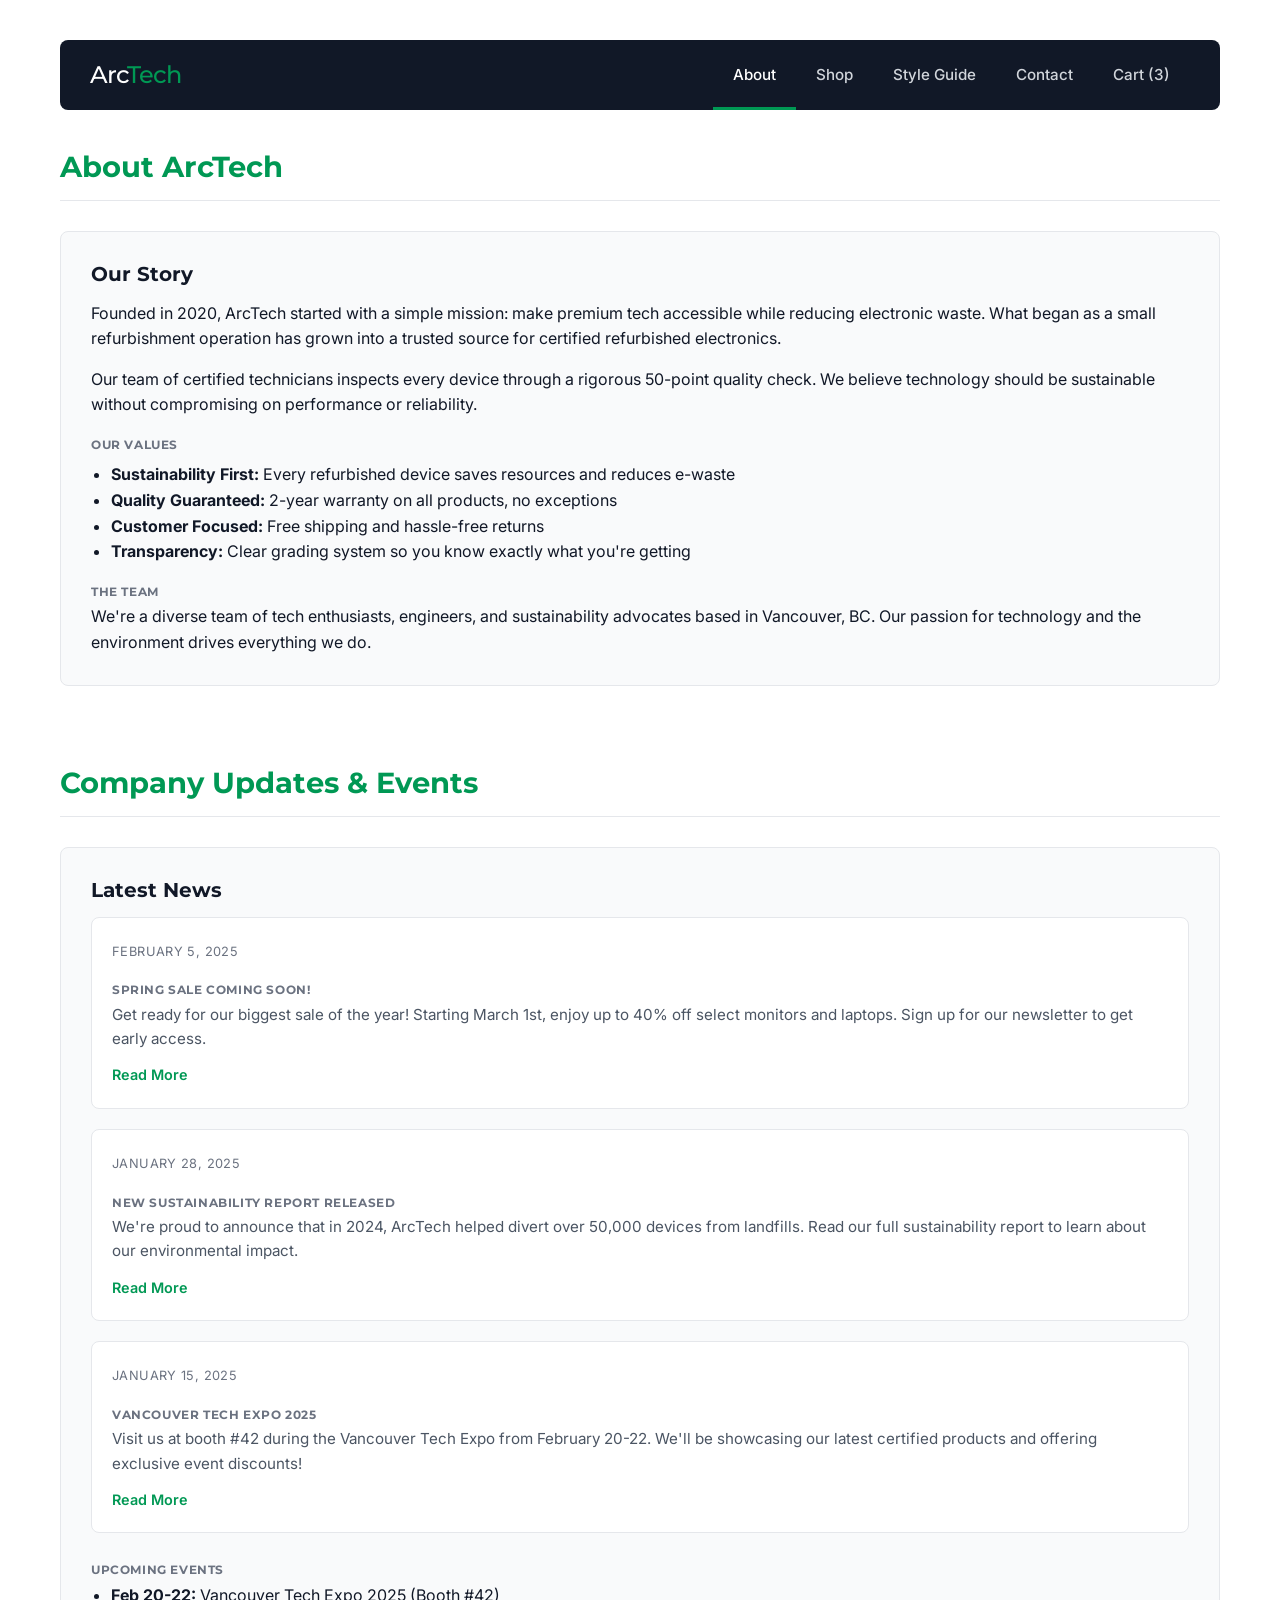
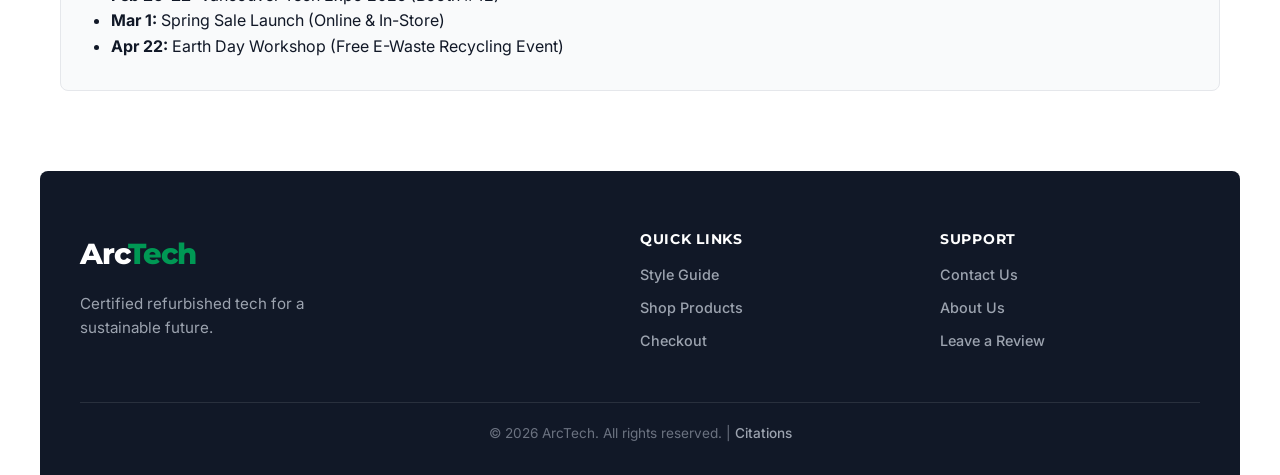
==== about.html @ d558a2c2 "Added about page template to the style guide, fixed footer text spacing, and ensured other pages inc" ====
<!doctype html>
<html lang="en">
  <head>
    <meta charset="UTF-8" />
    <meta name="viewport" content="width=device-width, initial-scale=1.0" />
    <meta
      name="description"
      content="ArcTech - Shop certified refurbished tech products including monitors, laptops, keyboards, and accessories."
    />
    <title>Shop Products | ArcTech</title>

    <link rel="preconnect" href="https://fonts.googleapis.com" />
    <link rel="preconnect" href="https://fonts.gstatic.com" crossorigin />
    <link
      href="https://fonts.googleapis.com/css2?family=Inter:wght@400;500;600&family=Montserrat:wght@600;700;800&display=swap"
      rel="stylesheet"
    />

    <link rel="stylesheet" href="styles.css" />
  </head>

  <body class="page-body">
    <!-- Site navigation bar - consistent across all pages -->
    <nav class="navbar site-navbar">
      <div class="logo">
        <a href="index.html">Arc<span>Tech</span></a>
      </div>
      <div class="nav-items">
        <a href="about.html" class="active-link">About</a>
        <a href="products.html">Shop</a>
        <a href="index.html">Style Guide</a>
        <a href="contact.html">Contact</a>
        <a href="checkout.html">Cart (3)</a>
      </div>
    </nav>

    <section id="about_company">
      <h2>About ArcTech</h2>
      <div class="element">
        <h3>Our Story</h3>
        <p>
          Founded in 2020, ArcTech started with a simple mission: make premium
          tech accessible while reducing electronic waste. What began as a small
          refurbishment operation has grown into a trusted source for certified
          refurbished electronics.
        </p>
        <p style="margin-top: 15px">
          Our team of certified technicians inspects every device through a
          rigorous 50-point quality check. We believe technology should be
          sustainable without compromising on performance or reliability.
        </p>

        <h4>Our Values</h4>
        <ul
          style="
            margin-left: 20px;
            font-family: var(--font-body);
            margin-top: 10px;
          "
        >
          <li>
            <strong>Sustainability First:</strong> Every refurbished device
            saves resources and reduces e-waste
          </li>
          <li>
            <strong>Quality Guaranteed:</strong> 2-year warranty on all
            products, no exceptions
          </li>
          <li>
            <strong>Customer Focused:</strong> Free shipping and hassle-free
            returns
          </li>
          <li>
            <strong>Transparency:</strong> Clear grading system so you know
            exactly what you're getting
          </li>
        </ul>

        <h4>The Team</h4>
        <p>
          We're a diverse team of tech enthusiasts, engineers, and
          sustainability advocates based in Vancouver, BC. Our passion for
          technology and the environment drives everything we do.
        </p>
      </div>
    </section>

    <section id="company_updates">
      <h2>Company Updates & Events</h2>
      <div class="element">
        <h3>Latest News</h3>

        <!-- most recent update at the top -->
        <article class="update-card">
          <span class="update-date">February 5, 2025</span>
          <h4 class="update-title">Spring Sale Coming Soon!</h4>
          <p>
            Get ready for our biggest sale of the year! Starting March 1st,
            enjoy up to 40% off select monitors and laptops. Sign up for our
            newsletter to get early access.
          </p>
          <a href="#" class="read-more-link">Read More</a>
        </article>

        <article class="update-card">
          <span class="update-date">January 28, 2025</span>
          <h4 class="update-title">New Sustainability Report Released</h4>
          <p>
            We're proud to announce that in 2024, ArcTech helped divert over
            50,000 devices from landfills. Read our full sustainability report
            to learn about our environmental impact.
          </p>
          <a href="#" class="read-more-link">Read More</a>
        </article>

        <article class="update-card">
          <span class="update-date">January 15, 2025</span>
          <h4 class="update-title">Vancouver Tech Expo 2025</h4>
          <p>
            Visit us at booth #42 during the Vancouver Tech Expo from February
            20-22. We'll be showcasing our latest certified products and
            offering exclusive event discounts!
          </p>
          <a href="#" class="read-more-link">Read More</a>
        </article>

        <h4>Upcoming Events</h4>
        <ul style="margin-left: 20px; font-family: var(--font-body)">
          <li>
            <strong>Feb 20-22:</strong> Vancouver Tech Expo 2025 (Booth #42)
          </li>
          <li>
            <strong>Mar 1:</strong> Spring Sale Launch (Online & In-Store)
          </li>
          <li>
            <strong>Apr 22:</strong> Earth Day Workshop (Free E-Waste Recycling
            Event)
          </li>
        </ul>
      </div>
    </section>

    <footer class="page-footer">
      <div class="footer-content">
        <div class="footer-brand">
          <div class="logo">Arc<span>Tech</span></div>
          <p>Certified refurbished tech for a sustainable future.</p>
        </div>
        <div class="footer-links">
          <h3>Quick Links</h3>
          <a href="index.html">Style Guide</a>
          <a href="products.html">Shop Products</a>
          <a href="checkout.html">Checkout</a>
        </div>
        <div class="footer-links">
          <h3>Support</h3>
          <a href="contact.html#contact">Contact Us</a>
          <a href="about.html#about_company">About Us</a>
          <a href="contact.html#feedback">Leave a Review</a>
        </div>
      </div>
      <div class="footer-bottom">
        <p>
          &copy; 2026 ArcTech. All rights reserved. |
          <a href="index.html#citations">Citations</a>
        </p>
      </div>
    </footer>
    </body>
</html>
---- styles.css ----
/* =========================================
   1. DESIGN SYSTEM VARIABLES
   ========================================= */
:root {
  /* Brand Colors */
  --primary: #009854; /* ArcTech Green */
  --primary-dark: #007a43; /* Hover State */
  --secondary: #e0b94a; /* ArcTech Yellow */
  --accent: #111827; /* Deep Charcoal (Tech Feel) */
  --surface: #f9fafb; /* Light Background */
  --white: #ffffff;
  --border: #e5e7eb;

  /* Typography */
  --font-head: "Montserrat", sans-serif;
  --font-body: "Inter", sans-serif;

  /* Spacing & Effects */
  --radius-sm: 4px;
  --radius-md: 8px;
  --shadow-sm: 0 1px 3px rgba(0, 0, 0, 0.1);
  --shadow-md: 0 4px 6px -1px rgba(0, 0, 0, 0.1);
  --shadow-lg: 0 10px 15px -3px rgba(0, 0, 0, 0.1);
  --transition: all 0.3s cubic-bezier(0.4, 0, 0.2, 1);
}

/* =========================================
   2. GLOBAL RESET & BASE STYLES
   ========================================= */
* {
  box-sizing: border-box;
  margin: 0;
  padding: 0;
}

body {
  font-family: var(--font-body);
  color: var(--accent);
  background-color: var(--white);
  line-height: 1.6;
  padding-bottom: 80px;
  max-width: 1100px;
  margin: 0 auto;
  padding: 40px 20px;
}

/* style guide page header */

/* =========================================
   3. TEMPLATE STRUCTURE STYLES
   ========================================= */

/* Main Header Styling */
header {
  margin-bottom: 60px;
  border-bottom: 2px solid var(--primary);
  padding-bottom: 30px;
}

.project-label {
  color: var(--primary);
  margin-bottom: 5px;
}

/* Page Navigation */
.page-nav {
  margin-top: 20px;
  display: flex;
  gap: 20px;
  flex-wrap: wrap;
}
.page-nav a {
  font-weight: 600;
  font-size: 0.9rem;
  color: var(--accent);
  padding: 8px 15px;
  background: var(--surface);
  border-radius: var(--radius-sm);
  border: 1px solid var(--border);
  text-decoration: none;
  transition: var(--transition);
}
.page-nav a:hover {
  background: var(--primary);
  color: white;
  border-color: var(--primary);
}

/* Section Styling */
section {
  margin-bottom: 80px;
}

section h2 {
  font-size: 1.8rem;
  color: var(--primary);
  border-bottom: 1px solid var(--border);
  padding-bottom: 15px;
  margin-bottom: 30px;
  font-family: var(--font-head);
}

/* "Element" Container */
.element {
  background: var(--surface);
  border: 1px solid var(--border);
  border-radius: var(--radius-md);
  padding: 30px;
  margin-bottom: 40px;
}

.element h3 {
  margin-bottom: 15px;
  font-size: 1.25rem;
  color: var(--accent);
  font-family: var(--font-head);
}

.element h4 {
  font-size: 0.75rem;
  text-transform: uppercase;
  letter-spacing: 0.05em;
  color: #6b7280;
  margin-top: 20px;
  margin-bottom: 5px;
  font-weight: 700;
  font-family: var(--font-head);
}

/* Code Snippets */
code,
pre {
  background: #1f2937;
  color: #e5e7eb;
  padding: 15px;
  border-radius: var(--radius-sm);
  font-size: 0.85rem;
  font-family: monospace;
  display: block;
  overflow-x: auto;
}

/* =========================================
   4. VISUAL BRANDING
   ========================================= */
h1,
h2,
h3,
h4 {
  font-family: var(--font-head);
  line-height: 1.2;
}
h1 {
  font-size: 2.5rem;
  font-weight: 800;
  letter-spacing: -0.02em;
  margin-bottom: 10px;
}

/* Swatches */
.brand-swatches {
  display: flex;
  gap: 20px;
  flex-wrap: wrap;
  margin-bottom: 30px;
}
.swatch-card {
  width: 150px;
  border: 1px solid var(--border);
  border-radius: var(--radius-md);
  overflow: hidden;
  box-shadow: var(--shadow-sm);
  background: white;
}
.swatch-color {
  height: 80px;
  width: 100%;
}

.github-link {
  display: flex;
  align-items: center;
  gap: 5px;
}

.github-logo {
  width: 20px;
}

/* Swatch Utilities */
.bg-primary {
  background: var(--primary);
}
.bg-secondary {
  background: var(--secondary);
}
.bg-accent {
  background: var(--accent);
}
.bg-white {
  background: var(--white);
  border-bottom: 1px solid #eee;
}

.swatch-info {
  padding: 10px;
  font-size: 0.8rem;
  text-align: center;
}

/* Typography Spec Layout */
.typography-spec {
  background: white;
  border: 1px solid #eee;
  padding: 30px;
  border-radius: 8px;
  display: flex;
  flex-direction: column;
  gap: 30px;
}

.type-row {
  display: grid;
  grid-template-columns: 120px 1fr;
  gap: 20px;
  align-items: center;
}

.type-meta {
  display: flex;
  flex-direction: column;
}

.type-label {
  font-size: 0.75rem;
  text-transform: uppercase;
  color: #6b7280;
  letter-spacing: 0.05em;
  font-family: var(--font-head);
  font-weight: 700;
  margin-bottom: 4px;
}

.type-name {
  font-size: 1.25rem;
  font-weight: 600;
  color: var(--accent);
}

.type-example {
  display: flex;
  align-items: center;
  gap: 20px;
  background: #f9fafb;
  padding: 20px;
  border-radius: var(--radius-sm);
  border: 1px solid var(--border);
}

.big-aa {
  font-size: 3rem;
  color: var(--primary);
  line-height: 1;
}

.type-details {
  display: flex;
  flex-direction: column;
  gap: 5px;
}

.type-weight {
  font-size: 0.8rem;
  color: #6b7280;
  font-family: monospace;
}

.divider {
  height: 1px;
  background: var(--border);
  width: 100%;
}

.sample-heading {
  margin: 0;
  color: var(--accent);
  font-family: var(--font-head);
  font-weight: 700;
}
.sample-body {
  margin: 0;
  color: #4b5563;
  font-family: var(--font-body);
}

@media (max-width: 600px) {
  .type-row {
    grid-template-columns: 1fr;
    gap: 10px;
  }
  .type-example {
    flex-direction: column;
    align-items: flex-start;
    gap: 10px;
  }
}

/* =========================================
   5. INTERACTIVE ATOMS
   ========================================= */

/* Links - green underline on hover */
a {
  color: var(--primary);
  text-decoration: none;
  font-weight: 500;
  transition: var(--transition);
}
a:hover {
  color: var(--primary-dark);
  text-decoration: underline;
}

/* Buttons */
.button-group {
  display: flex;
  gap: 10px;
  flex-wrap: wrap;
}

.btn {
  display: inline-block;
  padding: 12px 24px;
  border-radius: var(--radius-sm);
  font-weight: 600;
  font-family: var(--font-head);
  cursor: pointer;
  border: none;
  transition: var(--transition);
  text-decoration: none;
  text-align: center;
}

/* main cta style */
.btn-primary {
  background-color: var(--primary);
  color: white;
}
.btn-primary:hover {
  background-color: var(--primary-dark);
  transform: translateY(-2px);
  box-shadow: var(--shadow-md);
  color: white;
  text-decoration: none;
}
.btn-reset {
  background-color: white;
  border: 1px solid #d1d5db;
  color: #4b5563;
}
.btn-reset:hover {
  background-color: #f3f4f6;
  color: #111827;
}

.btn-ghost {
  background-color: transparent;
  color: var(--primary);
  border: 1px solid transparent;
}
.btn-ghost:hover {
  background-color: #f0fdf4;
  border-color: var(--primary);
}

/* Utility for full width buttons */
.w-full {
  width: 100%;
}
.mt-small {
  margin-top: 10px;
}
.mb-small {
  margin-bottom: 15px;
}

/* Inputs */
input[type="text"] {
  width: 100%;
  padding: 12px;
  border: 1px solid #d1d5db;
  border-radius: var(--radius-sm);
  font-family: var(--font-body);
  transition: var(--transition);
  max-width: 300px;
}
input[type="text"]:focus {
  outline: none;
  border-color: var(--primary);
  box-shadow: 0 0 0 3px rgba(0, 152, 84, 0.1);
}

/* Radio Groups */
.radio-group-container {
  display: flex;
  gap: 15px;
  align-items: center;
  flex-wrap: wrap;
  margin-bottom: 20px;
}
.radio-label {
  display: flex;
  gap: 5px;
  align-items: center;
  cursor: pointer;
}

input[type="radio"] {
  accent-color: var(--primary);
  width: 1.25em;
  height: 1.25em;
  cursor: pointer;
}

/* === IMAGE HOVER ANIMATION === */
.image-link-wrapper {
  display: inline-block;
  max-width: 300px;
  width: 100%;
  height: 200px;
  border-radius: var(--radius-md);
  overflow: hidden;
  position: relative;
  box-shadow: var(--shadow-md);
  cursor: pointer;
}
.image-link-wrapper img {
  width: 100%;
  height: 100%;
  object-fit: cover;
  transition: transform 0.5s ease;
}
/* nice zoom effect on image hover */
.image-link-wrapper:hover img {
  transform: scale(1.15);
}
.image-overlay {
  position: absolute;
  bottom: 0;
  left: 0;
  right: 0;
  background: linear-gradient(transparent, rgba(0, 0, 0, 0.8));
  padding: 20px;
  color: white;
  opacity: 0;
  transition: opacity 0.3s ease;
}
.image-link-wrapper:hover .image-overlay {
  opacity: 1;
}

/* =========================================
   6. COMBINED ELEMENTS
   ========================================= */

/* Product Card */
.product-card {
  max-width: 300px;
  border: 1px solid var(--border);
  border-radius: var(--radius-md);
  overflow: hidden;
  background: white;
  transition: var(--transition);
}
.product-card:hover {
  transform: translateY(-5px);
  box-shadow: var(--shadow-lg);
  border-color: var(--primary);
}
.product-img-box {
  height: 200px;
  background: #f3f4f6;
  overflow: hidden;
}
.product-img-box img {
  width: 100%;
  height: 100%;
  object-fit: cover;
  transition: transform 0.5s;
}
.product-card:hover .product-img-box img {
  transform: scale(1.05);
}
.product-details {
  padding: 20px;
}
.product-title {
  margin: 0;
  color: var(--accent);
  font-size: 1.1rem;
}
.product-desc {
  font-size: 0.9rem;
  margin-top: 5px;
  color: #666;
}
.price {
  color: var(--primary);
  font-weight: 700;
  font-size: 1.2rem;
  display: block;
  margin: 10px 0;
}

/* Navbar */
.navbar {
  display: flex;
  justify-content: space-between;
  align-items: center;
  background: var(--accent);
  padding: 0 30px;
  border-radius: var(--radius-md);
  color: white;
  height: 70px;
}

.logo {
  font-size: 1.5rem;
  font-weight: 800;
  letter-spacing: -1px;
  font-family: var(--font-head);
}
.logo span {
  color: var(--primary);
}

.nav-items {
  display: flex;
  height: 100%;
}

.nav-items a {
  display: flex;
  align-items: center;
  height: 100%;
  color: #d1d5db;
  padding: 0 20px;
  font-size: 0.95rem;
  cursor: pointer;
  text-decoration: none;
  transition: all 0.2s ease;
}

.nav-items a:hover {
  color: var(--white);
  background-color: rgba(255, 255, 255, 0.05);
  box-shadow: inset 0 -3px 0 var(--primary);
  text-decoration: none;
}
.nav-items a.active-link {
  color: white;
  box-shadow: inset 0 -3px 0 var(--primary);
}

/* Payment Form */
.form-label {
  font-weight: 600;
  display: block;
  margin-bottom: 5px;
  font-family: var(--font-head);
}
.max-w-400 {
  max-width: 400px;
}

/* Cart */
.cart-container {
  background: white;
  border: 1px solid var(--border);
  border-radius: 8px;
  overflow: hidden;
  overflow-x: auto;
}
.cart-actions {
  padding: 20px;
}

table {
  width: 100%;
  border-collapse: collapse;
  background: white;
}

/* table header styling */
th {
  text-align: left;
  padding: 12px;
  background: #f9fafb;
  border-bottom: 2px solid var(--border);
  font-size: 0.9rem;
  color: #6b7280;
  text-transform: uppercase;
  font-family: var(--font-head);
}
td {
  padding: 12px;
  border-bottom: 1px solid var(--border);
}
tfoot td {
  font-weight: 700;
  border-top: 2px solid var(--accent);
}

/* =========================================
   7. BRAND APPLICATION (Context Mockups)
   ========================================= */

/* Hero Banner Style */
.hero-mockup {
  /* Cool Dark Tech Gradient Background */
  background:
    linear-gradient(
      135deg,
      rgba(17, 24, 39, 0.95) 0%,
      rgba(0, 152, 84, 0.15) 100%
    ),
    url("https://images.unsplash.com/photo-1550745165-9bc0b252726f?auto=format&fit=crop&q=80&w=1200");
  background-size: cover;
  background-position: center;
  border-radius: var(--radius-md);
  overflow: hidden;
  padding: 80px 40px;
  text-align: center;
  color: white;
  box-shadow: var(--shadow-lg);
  display: flex;
  flex-direction: column;
  align-items: center;
  justify-content: center;
}

.hero-content h3 {
  color: white;
  font-size: 2.5rem;
  margin-bottom: 15px;
  text-shadow: 0 2px 4px rgba(0, 0, 0, 0.5);
}

.hero-content p {
  color: #e5e7eb;
  font-size: 1.1rem;
  max-width: 600px;
  margin: 0 auto 30px auto;
}

.hero-btns {
  justify-content: center;
}

/* Specific Ghost Button for Dark Backgrounds */
.btn-ghost-light {
  background-color: transparent;
  color: white;
  border: 1px solid rgba(255, 255, 255, 0.4);
  display: inline-block;
  padding: 12px 24px;
  border-radius: var(--radius-sm);
  font-weight: 600;
  font-family: var(--font-head);
  cursor: pointer;
  transition: var(--transition);
}

.btn-ghost-light:hover {
  background-color: white;
  color: var(--accent);
  border-color: white;
}

/* Feature Grid */
.feature-grid {
  display: flex;
  gap: 20px;
  margin-top: 30px;
  flex-wrap: wrap;
}

.feature-card {
  flex: 1;
  min-width: 250px;
  background: white;
  border: 1px solid var(--border);
  padding: 20px;
  border-radius: var(--radius-md);
  text-align: center;
}

.feature-card h4 {
  margin-top: 0;
}

/* =========================================
   8. MOBILE RESPONSIVENESS
   ========================================= */

@media (max-width: 768px) {
  body {
    padding: 20px 10px;
  }
  .element {
    padding: 20px;
  }

  .navbar {
    flex-direction: column;
    height: auto;
    padding: 20px;
  }
  .logo {
    margin-bottom: 15px;
  }

  .nav-items {
    flex-direction: column;
    width: 100%;
    height: auto;
    gap: 0;
  }
  .nav-items a {
    width: 100%;
    height: auto;
    padding: 15px;
    justify-content: center;
    border-bottom: 1px solid rgba(255, 255, 255, 0.1);
  }
  .nav-items a:hover,
  .nav-items a.active-link {
    box-shadow: inset 3px 0 0 var(--primary);
  }

  input[type="text"],
  .btn,
  .btn-ghost-light {
    max-width: 100%;
    width: 100%;
  }

  .button-group {
    flex-direction: column;
    width: 100%;
  }

  .product-card,
  .image-link-wrapper {
    max-width: 100%;
    width: 100%;
  }

  h1 {
    font-size: 2rem;
  }
  .hero-content h3 {
    font-size: 1.8rem;
  }
  .image-overlay {
    opacity: 1;
  }
}

/* =========================================
   9. PAGE TEMPLATES - COMMON STYLES
   shared between product page, checkout, etc
   ========================================= */

/* Page Body for Template Pages */
.page-body {
  max-width: 1200px;
  padding-bottom: 0;
}

/* Site-wide Navbar */
.site-navbar {
  margin-bottom: 40px;
}

.site-navbar .logo a {
  color: inherit;
  text-decoration: none;
}
.site-navbar .logo a:hover {
  text-decoration: none;
}

/* Page Header */
.page-header {
  text-align: center;
  margin-bottom: 40px;
  padding: 40px 20px;
  background: linear-gradient(135deg, var(--surface) 0%, #e8f5e9 100%);
  border-radius: var(--radius-md);
  border: 1px solid var(--border);
}

.page-header h1 {
  color: var(--accent);
  margin-bottom: 10px;
}

.page-header p {
  color: #6b7280;
  font-size: 1.1rem;
  max-width: 600px;
  margin: 0 auto;
}

/* =========================================
   10. PRODUCT LISTING PAGE STYLES
   ========================================= */

/* Filter Section */
.filter-section {
  margin-bottom: 30px;
  padding: 20px;
  background: var(--surface);
  border-radius: var(--radius-md);
  border: 1px solid var(--border);
}

.filter-group {
  display: flex;
  align-items: center;
  gap: 10px;
  flex-wrap: wrap;
}

.filter-label {
  font-weight: 600;
  font-family: var(--font-head);
  color: var(--accent);
  margin-right: 10px;
}

.filter-btn {
  background: white;
  border: 1px solid var(--border);
  padding: 8px 16px;
  border-radius: var(--radius-sm);
  font-family: var(--font-body);
  font-size: 0.9rem;
  cursor: pointer;
  transition: var(--transition);
}

.filter-btn:hover {
  border-color: var(--primary);
  color: var(--primary);
}

.filter-btn.active {
  background: var(--primary);
  color: white;
  border-color: var(--primary);
}

/* Product Grid */
.product-grid {
  display: grid;
  grid-template-columns: repeat(3, 1fr);
  gap: 30px;
  margin-bottom: 60px;
}

.product-grid .product-card {
  max-width: 100%;
}

.product-grid .product-title {
  font-size: 1rem;
  margin: 0 0 5px 0;
}

/* Product Grid Responsiveness */
@media (max-width: 992px) {
  .product-grid {
    grid-template-columns: repeat(2, 1fr);
    gap: 20px;
  }
}

@media (max-width: 600px) {
  .product-grid {
    grid-template-columns: 1fr;
  }

  .filter-section {
    padding: 15px;
  }

  .filter-group {
    display: flex;
    flex-wrap: wrap;
    gap: 10px;
  }

  .filter-label {
    width: 100%;
    margin-bottom: 0;
    margin-right: 0;
  }

  .filter-btn {
    padding: 10px 16px;
    font-size: 0.9rem;
    flex-grow: 0;
  }
}

/* =========================================
   11. CHECKOUT PAGE STYLES
   ========================================= */

/* Checkout Layout */
.checkout-layout {
  display: grid;
  grid-template-columns: 1fr 1.2fr;
  gap: 40px;
  margin-bottom: 60px;
}

.checkout-payment {
  order: -1;
}

.checkout-cart h2,
.checkout-payment h2 {
  font-size: 1.5rem;
  color: var(--accent);
  margin-bottom: 20px;
  font-family: var(--font-head);
}

/* Cart Item Styles */
.cart-item {
  display: flex;
  align-items: center;
  gap: 15px;
}

.cart-item-img {
  width: 60px;
  height: 60px;
  object-fit: cover;
  border-radius: var(--radius-sm);
  border: 1px solid var(--border);
}

.cart-item-info {
  display: flex;
  flex-direction: column;
}

.cart-item-meta {
  font-size: 0.8rem;
  color: #6b7280;
}

/* Quantity Controls */
.qty-control {
  display: flex;
  align-items: center;
  gap: 10px;
}

.qty-btn {
  width: 30px;
  height: 30px;
  border: 1px solid var(--border);
  background: white;
  border-radius: var(--radius-sm);
  cursor: pointer;
  font-size: 1rem;
  transition: var(--transition);
}

.qty-btn:hover {
  background: var(--primary);
  color: white;
  border-color: var(--primary);
}

.qty-value {
  font-weight: 600;
  min-width: 20px;
  text-align: center;
}

/* Order Summary */
.order-summary {
  background: var(--surface);
  border: 1px solid var(--border);
  border-radius: var(--radius-md);
  padding: 20px;
  margin-top: 20px;
}

.summary-row {
  display: flex;
  justify-content: space-between;
  padding: 10px 0;
  border-bottom: 1px solid var(--border);
}

.summary-row:last-child {
  border-bottom: none;
}

.summary-total {
  font-size: 1.2rem;
  font-weight: 700;
  color: var(--primary);
  padding-top: 15px;
  border-top: 2px solid var(--accent);
}

/* Payment Form */
.payment-form {
  background: var(--surface);
  border: 1px solid var(--border);
  border-radius: var(--radius-md);
  padding: 30px;
}

.form-section {
  border: none;
  padding: 0;
  margin-bottom: 30px;
}

.form-section legend {
  font-family: var(--font-head);
  font-weight: 700;
  font-size: 1rem;
  color: var(--accent);
  margin-bottom: 20px;
  padding: 0;
}

.form-group {
  margin-bottom: 15px;
}

.form-row {
  display: grid;
  grid-template-columns: 1fr 1fr;
  gap: 15px;
}

.payment-form input[type="text"],
.payment-form input[type="email"],
.payment-form select {
  width: 100%;
  max-width: 100%;
  padding: 12px;
  border: 1px solid #d1d5db;
  border-radius: var(--radius-sm);
  font-family: var(--font-body);
  transition: var(--transition);
}

.payment-form input:focus,
.payment-form select:focus {
  outline: none;
  border-color: var(--primary);
  box-shadow: 0 0 0 3px rgba(0, 152, 84, 0.1);
}

.payment-form select {
  background: white;
  cursor: pointer;
}

/* Payment Methods */
.payment-methods {
  background: white;
  padding: 15px;
  border-radius: var(--radius-sm);
  border: 1px solid var(--border);
  margin-bottom: 20px;
}

.payment-option {
  padding: 5px 15px;
  border-radius: var(--radius-sm);
  transition: var(--transition);
}

.payment-option:hover {
  background: #f0fdf4;
}

/* Checkbox Styling */
input[type="checkbox"] {
  accent-color: var(--primary);
  width: 1.1em;
  height: 1.1em;
  margin-right: 8px;
}

/* Payment Actions */
.payment-actions {
  margin-top: 20px;
}

.secure-notice {
  text-align: center;
  font-size: 0.85rem;
  color: #6b7280;
  margin-top: 15px;
}

/* Checkout Responsiveness */
@media (max-width: 900px) {
  .checkout-layout {
    grid-template-columns: 1fr;
    gap: 30px;
  }

  .checkout-payment {
    order: -1;
  }
}

@media (max-width: 600px) {
  .form-row {
    grid-template-columns: 1fr;
    gap: 0;
  }

  .cart-item {
    flex-direction: column;
    align-items: flex-start;
    gap: 10px;
  }

  .cart-item-img {
    width: 100%;
    height: 100px;
  }

  .payment-form {
    padding: 15px;
  }

  .checkout-cart,
  .checkout-payment {
    padding: 0;
  }

  .cart-container {
    overflow-x: auto;
  }

  th,
  td {
    padding: 10px 8px;
    font-size: 0.85rem;
  }

  .order-summary {
    margin: 15px 0;
  }
}

/* =========================================
   12. PAGE FOOTER
   ========================================= */

.page-footer {
  background: var(--accent);
  color: white;
  padding: 60px 40px 30px;
  margin: 60px -20px 0;
  border-radius: var(--radius-md) var(--radius-md) 0 0;
}

.footer-content {
  display: grid;
  grid-template-columns: 2fr 1fr 1fr;
  gap: 40px;
  margin-bottom: 40px;
}

.footer-brand .logo {
  font-size: 1.8rem;
  margin-bottom: 15px;
}

.footer-brand p {
  color: #9ca3af;
  font-size: 0.95rem;
  max-width: 300px;
}

.footer-links h3 {
  color: white;
  font-size: 0.9rem;
  text-transform: uppercase;
  letter-spacing: 0.05em;
  margin-bottom: 15px;
}

.footer-links a {
  display: block;
  color: #9ca3af;
  font-size: 0.9rem;
  margin-bottom: 10px;
  transition: var(--transition);
}

.footer-links a:hover {
  color: var(--primary);
  text-decoration: none;
}

.footer-bottom {
  border-top: 1px solid rgba(255, 255, 255, 0.1);
  padding-top: 20px;
  text-align: center;
}

.footer-bottom p {
  color: #6b7280;
  font-size: 0.85rem;
}

.footer-bottom a {
  color: #9ca3af;
}

.footer-bottom a:hover {
  color: var(--primary);
}

/* Footer Responsiveness */
@media (max-width: 768px) {
  .page-footer {
    padding: 40px 20px 20px;
    margin: 40px -10px 0;
  }

  .footer-content {
    grid-template-columns: 1fr;
    gap: 30px;
    text-align: center;
  }

  .footer-brand p {
    max-width: 100%;
    margin: 0 auto;
  }
}

/* =========================================
   13. TEMPLATE PAGES SECTION (Style Guide)
   ========================================= */

.template-links {
  display: grid;
  grid-template-columns: repeat(2, 1fr);
  gap: 20px;
  margin-top: 25px;
}

.template-card {
  display: flex;
  flex-direction: column;
  background: white;
  border: 1px solid var(--border);
  border-radius: var(--radius-md);
  overflow: hidden;
  transition: var(--transition);
  text-decoration: none;
}

.template-card:hover {
  transform: translateY(-5px);
  box-shadow: var(--shadow-lg);
  border-color: var(--primary);
  text-decoration: none;
}

.template-card-preview {
  height: 150px;
  background: linear-gradient(135deg, var(--accent) 0%, #1f2937 100%);
  display: flex;
  align-items: center;
  justify-content: center;
  color: white;
  font-family: var(--font-head);
  font-size: 2rem;
  font-weight: 700;
}

.template-card-info {
  padding: 20px;
}

.template-card-info h4 {
  margin: 0 0 8px 0;
  color: var(--accent);
  font-size: 0.85rem;
  text-transform: uppercase;
  letter-spacing: 0.03em;
}

.template-card-info p {
  margin: 0;
  color: #6b7280;
  font-size: 0.9rem;
  line-height: 1.5;
}

@media (max-width: 600px) {
  .template-links {
    grid-template-columns: 1fr;
    gap: 15px;
    margin-top: 20px;
  }

  .template-card-preview {
    height: 120px;
    font-size: 1.5rem;
  }

  .template-card-info {
    padding: 15px;
  }
}

/* =========================================
   14. ENHANCED CITATIONS STYLES
   ========================================= */

.citations-list {
  list-style: none;
  padding: 0;
  margin: 0;
}

.citations-list li {
  padding: 12px 0;
  border-bottom: 1px solid var(--border);
  font-size: 0.95rem;
  line-height: 1.6;
}

.citations-list li:last-child {
  border-bottom: none;
}

.citations-list a {
  word-break: break-word;
}

/* =========================================
   15. COMPANY UPDATES / NEWS STYLES
   For the updates section on the style guide
   ========================================= */

.update-card {
  background: white;
  border: 1px solid var(--border);
  border-radius: var(--radius-md);
  padding: 20px;
  margin-bottom: 20px;
}

.update-card:last-of-type {
  margin-bottom: 30px;
}

.update-date {
  font-size: 0.8rem;
  color: #6b7280;
  text-transform: uppercase;
  letter-spacing: 0.03em;
}

.update-title {
  color: var(--accent);
  font-size: 1.1rem;
  margin: 8px 0 10px 0;
}

.update-card p {
  color: #4b5563;
  font-size: 0.95rem;
  margin: 0;
}

/* hover effect for the cards */
.update-card:hover {
  border-color: var(--primary);
  box-shadow: var(--shadow-sm);
}

/* read more link for news items */
.read-more-link {
  display: inline-block;
  margin-top: 12px;
  font-size: 0.9rem;
  font-weight: 600;
  color: var(--primary);
}

.read-more-link:hover {
  color: var(--primary-dark);
}

/* =========================================
   16. PRODUCT DETAIL PAGE STYLES
   ========================================= */

   .breadcrumbs {
    font-size: 0.9rem;
    margin-bottom: 15px;
   }

   .product-detail-container {
    margin-bottom: 60px;
   }

   .product-detail-grid {
    display: grid;
    grid-template-columns: 1fr 1fr;
    gap: 60px;
    margin-top: 30px;
   }

   .product-info-box {
    display: flex;
    flex-direction: column;
   }

   .product-info-box .product-title {
    font-size: 2.5rem;
    font-weight: 800;
    margin-bottom: 10px;
   }

   .product-info-box .price {
    font-weight: 700;
    font-size: 1.5rem;
    margin-bottom: 20px;
   }

   .product-info h1 {
    margin-bottom: 10px;
   }

   .product-info hr {
    margin: 20px 0;
    border: none;
    height: 1px;
    background: var(--border);
   }

   .product-info-box .product-desc {
    margin: 20px 0;
   }

   .product-info-box .qty-control {
    display: flex;
    align-items: center;
    gap: 15px;
    margin-top: 10px;
    margin-bottom: 20px;
   }
  
   .main-image img {
    width: 100%;
    border-radius: var(--radius-md);
    border: 1px solid var(--border);
   }
   
    .thumbnail-row {
      display: flex;
      gap: 15px;
      margin-top: 20px;
    }

    .thumbnail-row img {
      width: 100px;
      height: auto;
      object-fit: contain;
      background: white;
      border-radius: var(--radius-sm);
      border: 1px solid var(--border);
      cursor: pointer;
      transition: var(--transition);
    }

    .thumbnail-row img:hover {
      border-color: var(--primary);
    }

    .feature-box {
      margin-top: 25px;
      padding: 20px;
      border: 1px solid var(--primary);
      border-radius: var(--radius-md);
      background: var(--surface);
    }

    .feature-item {
      font-size: 0.95rem;
      margin-bottom: 12px;
    }

    .feature-item:last-child {
      margin-bottom: 0;
    }


    /* Tabs Navigation Section */

    .product-tabs-section {
      margin-top: 80px;
    }

    .tabs-nav {
      display: flex;
      gap: 30px;
      flex-wrap: wrap;
      margin-bottom: 60px;
    }

    .tabs-btn {
      padding: 10px 22px;
      border-radius: var(--radius-sm);
      border: 1px solid var(--primary);
      background: transparent;
      color: var(--primary);
      font-weight: 600;
      cursor: pointer;
      transition: var(--transition);
    }

    .tabs-btn:hover {
      background: var(--primary);
      color: var(--white);
    }

    .active-tab {
      background: var(--primary);
      color: var(--white);
    }

    /* Content Rows */
    .detail-row {
      display: grid;
      grid-template-columns: 1fr 1fr;
      gap: 60px;
      align-items: center;
      margin-bottom: 80px;
    }

    .detail-row.reverse .detail-image {
      order: 1;
    }

    .detail-row.reverse .detail-text {
      order: 2;
    }

    .detail-image img {
      width: 100%;
      border-radius: var(--radius-md);
      border: 1px solid var(--border);
    }

    .detail-text p {
      color: #666;
      line-height: 1.7;
      font-size: 1rem;
    }

    /* Product Detail Page Responsiveness */
    @media (max-width: 900px) {
      .product-detail-grid {
        grid-template-columns: 1fr;
        gap: 40px;
      }
    }

    @media (max-width: 600px) {
      .detail-row {
        grid-template-columns: 1fr;
        gap: 30px;
      }

      .detail-row.reverse {
        direction: ltr;
      }

      .detail-text p {
        font-size: 0.95rem;
      }
    }
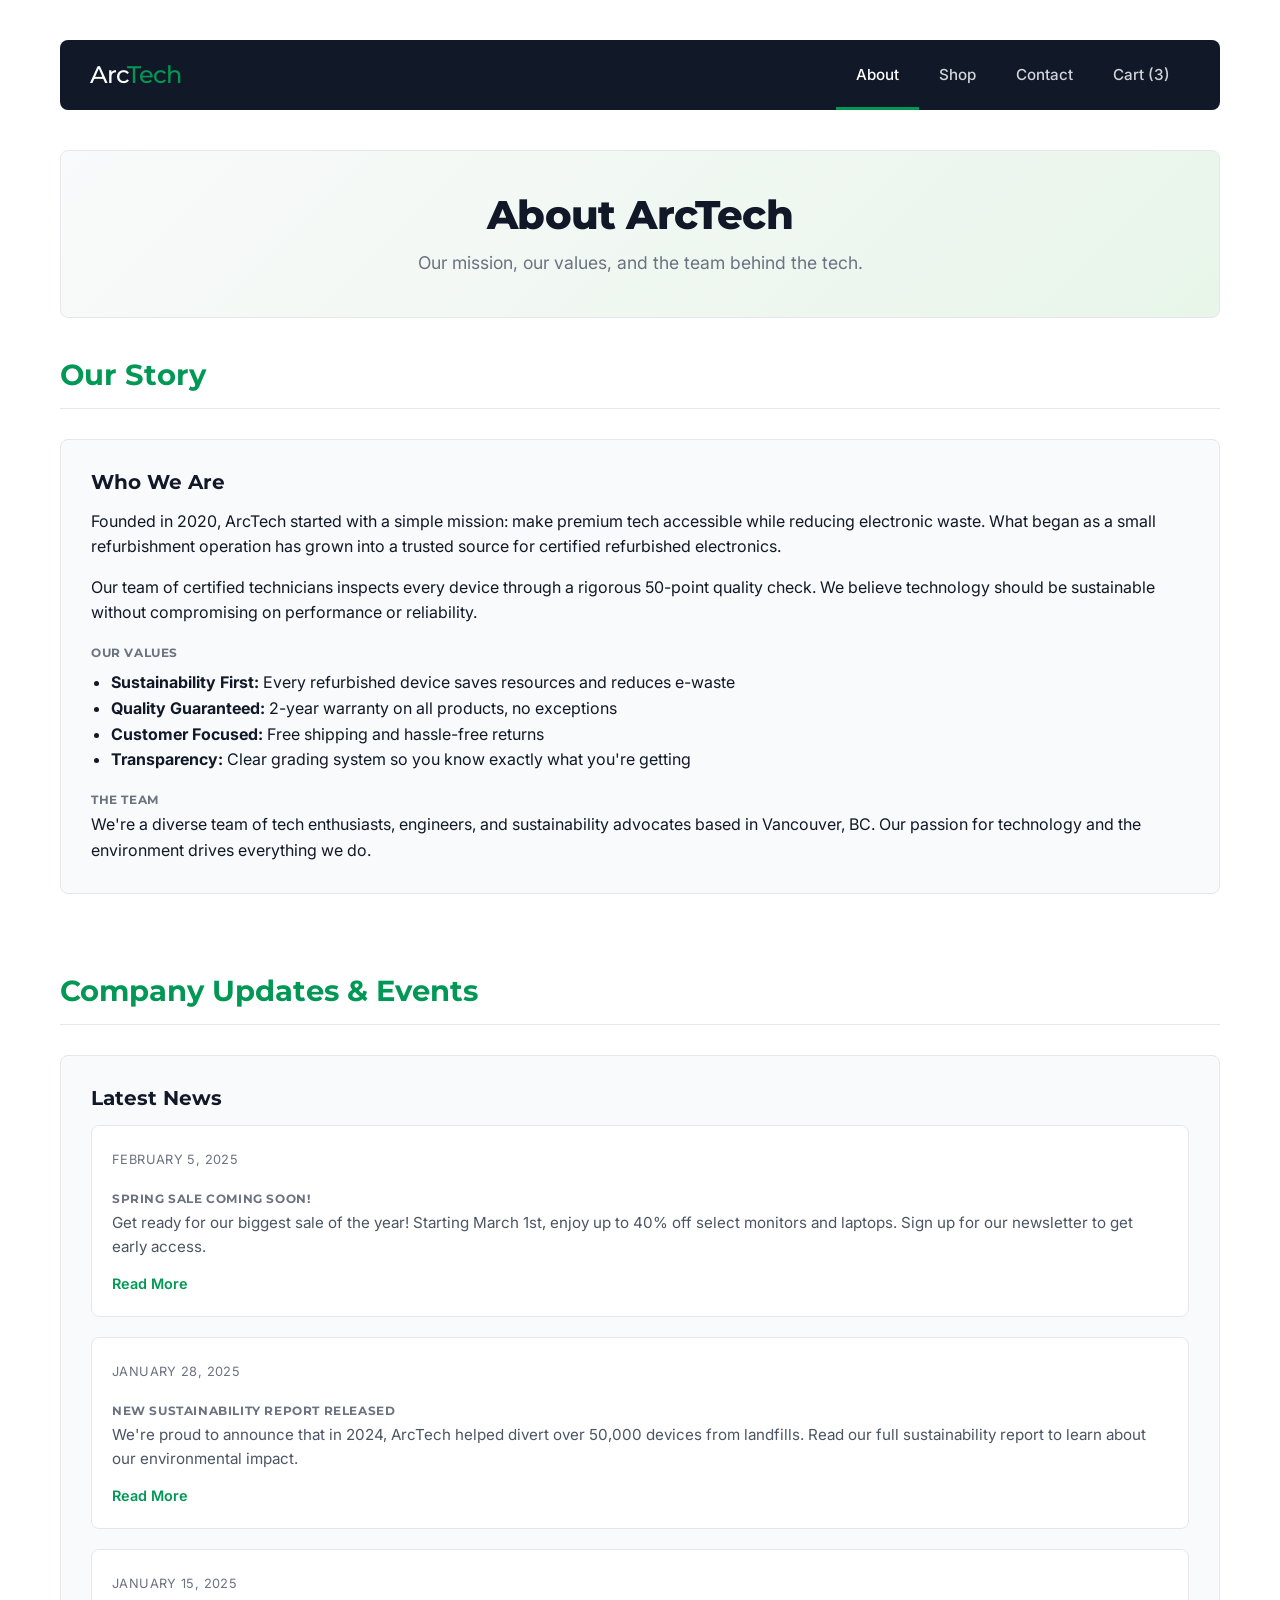
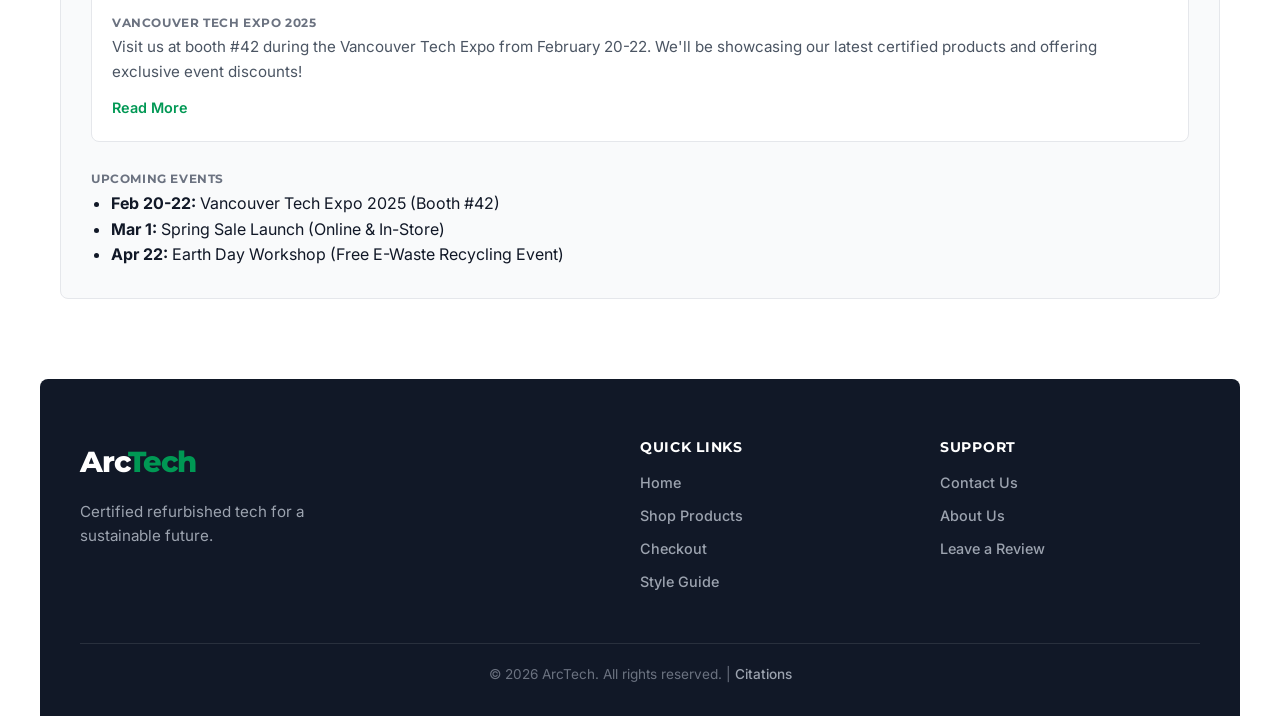
==== commit a8c0dbf6: "Restructured pages and added another product details page and also changed the index.html to a landi" ====
--- a/about.html
+++ b/about.html
@@ -5,9 +5,9 @@
     <meta name="viewport" content="width=device-width, initial-scale=1.0" />
     <meta
       name="description"
-      content="ArcTech - Shop certified refurbished tech products including monitors, laptops, keyboards, and accessories."
+      content="ArcTech - Learn about our mission to make premium tech accessible while reducing electronic waste."
     />
-    <title>Shop Products | ArcTech</title>
+    <title>About | ArcTech</title>
 
     <link rel="preconnect" href="https://fonts.googleapis.com" />
     <link rel="preconnect" href="https://fonts.gstatic.com" crossorigin />
@@ -16,11 +16,11 @@
       rel="stylesheet"
     />
 
-    <link rel="stylesheet" href="styles.css" />
+    <link rel="stylesheet" href="css/main.css" />
   </head>
 
   <body class="page-body">
-    <!-- Site navigation bar - consistent across all pages -->
+    <!-- shared site nav -->
     <nav class="navbar site-navbar">
       <div class="logo">
         <a href="index.html">Arc<span>Tech</span></a>
@@ -28,117 +28,124 @@
       <div class="nav-items">
         <a href="about.html" class="active-link">About</a>
         <a href="products.html">Shop</a>
-        <a href="index.html">Style Guide</a>
         <a href="contact.html">Contact</a>
         <a href="checkout.html">Cart (3)</a>
       </div>
     </nav>
 
-    <section id="about_company">
-      <h2>About ArcTech</h2>
-      <div class="element">
-        <h3>Our Story</h3>
-        <p>
-          Founded in 2020, ArcTech started with a simple mission: make premium
-          tech accessible while reducing electronic waste. What began as a small
-          refurbishment operation has grown into a trusted source for certified
-          refurbished electronics.
-        </p>
-        <p style="margin-top: 15px">
-          Our team of certified technicians inspects every device through a
-          rigorous 50-point quality check. We believe technology should be
-          sustainable without compromising on performance or reliability.
-        </p>
+    <main>
+      <!-- Page Header -->
+      <header class="page-header">
+        <h1>About ArcTech</h1>
+        <p>Our mission, our values, and the team behind the tech.</p>
+      </header>
 
-        <h4>Our Values</h4>
-        <ul
-          style="
-            margin-left: 20px;
-            font-family: var(--font-body);
-            margin-top: 10px;
-          "
-        >
-          <li>
-            <strong>Sustainability First:</strong> Every refurbished device
-            saves resources and reduces e-waste
-          </li>
-          <li>
-            <strong>Quality Guaranteed:</strong> 2-year warranty on all
-            products, no exceptions
-          </li>
-          <li>
-            <strong>Customer Focused:</strong> Free shipping and hassle-free
-            returns
-          </li>
-          <li>
-            <strong>Transparency:</strong> Clear grading system so you know
-            exactly what you're getting
-          </li>
-        </ul>
+      <section id="about_company">
+        <h2>Our Story</h2>
+        <div class="element">
+          <h3>Who We Are</h3>
+          <p>
+            Founded in 2020, ArcTech started with a simple mission: make premium
+            tech accessible while reducing electronic waste. What began as a
+            small refurbishment operation has grown into a trusted source for
+            certified refurbished electronics.
+          </p>
+          <p style="margin-top: 15px">
+            Our team of certified technicians inspects every device through a
+            rigorous 50-point quality check. We believe technology should be
+            sustainable without compromising on performance or reliability.
+          </p>
 
-        <h4>The Team</h4>
-        <p>
-          We're a diverse team of tech enthusiasts, engineers, and
-          sustainability advocates based in Vancouver, BC. Our passion for
-          technology and the environment drives everything we do.
-        </p>
-      </div>
-    </section>
+          <h4>Our Values</h4>
+          <ul
+            style="
+              margin-left: 20px;
+              font-family: var(--font-body);
+              margin-top: 10px;
+            "
+          >
+            <li>
+              <strong>Sustainability First:</strong> Every refurbished device
+              saves resources and reduces e-waste
+            </li>
+            <li>
+              <strong>Quality Guaranteed:</strong> 2-year warranty on all
+              products, no exceptions
+            </li>
+            <li>
+              <strong>Customer Focused:</strong> Free shipping and hassle-free
+              returns
+            </li>
+            <li>
+              <strong>Transparency:</strong> Clear grading system so you know
+              exactly what you're getting
+            </li>
+          </ul>
 
-    <section id="company_updates">
-      <h2>Company Updates & Events</h2>
-      <div class="element">
-        <h3>Latest News</h3>
+          <h4>The Team</h4>
+          <p>
+            We're a diverse team of tech enthusiasts, engineers, and
+            sustainability advocates based in Vancouver, BC. Our passion for
+            technology and the environment drives everything we do.
+          </p>
+        </div>
+      </section>
 
-        <!-- most recent update at the top -->
-        <article class="update-card">
-          <span class="update-date">February 5, 2025</span>
-          <h4 class="update-title">Spring Sale Coming Soon!</h4>
-          <p>
-            Get ready for our biggest sale of the year! Starting March 1st,
-            enjoy up to 40% off select monitors and laptops. Sign up for our
-            newsletter to get early access.
-          </p>
-          <a href="#" class="read-more-link">Read More</a>
-        </article>
+      <section id="company_updates">
+        <h2>Company Updates &amp; Events</h2>
+        <div class="element">
+          <h3>Latest News</h3>
 
-        <article class="update-card">
-          <span class="update-date">January 28, 2025</span>
-          <h4 class="update-title">New Sustainability Report Released</h4>
-          <p>
-            We're proud to announce that in 2024, ArcTech helped divert over
-            50,000 devices from landfills. Read our full sustainability report
-            to learn about our environmental impact.
-          </p>
-          <a href="#" class="read-more-link">Read More</a>
-        </article>
+          <!-- most recent update at the top -->
+          <article class="update-card">
+            <span class="update-date">February 5, 2025</span>
+            <h4 class="update-title">Spring Sale Coming Soon!</h4>
+            <p>
+              Get ready for our biggest sale of the year! Starting March 1st,
+              enjoy up to 40% off select monitors and laptops. Sign up for our
+              newsletter to get early access.
+            </p>
+            <a href="#" class="read-more-link">Read More</a>
+          </article>
 
-        <article class="update-card">
-          <span class="update-date">January 15, 2025</span>
-          <h4 class="update-title">Vancouver Tech Expo 2025</h4>
-          <p>
-            Visit us at booth #42 during the Vancouver Tech Expo from February
-            20-22. We'll be showcasing our latest certified products and
-            offering exclusive event discounts!
-          </p>
-          <a href="#" class="read-more-link">Read More</a>
-        </article>
+          <article class="update-card">
+            <span class="update-date">January 28, 2025</span>
+            <h4 class="update-title">New Sustainability Report Released</h4>
+            <p>
+              We're proud to announce that in 2024, ArcTech helped divert over
+              50,000 devices from landfills. Read our full sustainability report
+              to learn about our environmental impact.
+            </p>
+            <a href="#" class="read-more-link">Read More</a>
+          </article>
 
-        <h4>Upcoming Events</h4>
-        <ul style="margin-left: 20px; font-family: var(--font-body)">
-          <li>
-            <strong>Feb 20-22:</strong> Vancouver Tech Expo 2025 (Booth #42)
-          </li>
-          <li>
-            <strong>Mar 1:</strong> Spring Sale Launch (Online & In-Store)
-          </li>
-          <li>
-            <strong>Apr 22:</strong> Earth Day Workshop (Free E-Waste Recycling
-            Event)
-          </li>
-        </ul>
-      </div>
-    </section>
+          <article class="update-card">
+            <span class="update-date">January 15, 2025</span>
+            <h4 class="update-title">Vancouver Tech Expo 2025</h4>
+            <p>
+              Visit us at booth #42 during the Vancouver Tech Expo from February
+              20-22. We'll be showcasing our latest certified products and
+              offering exclusive event discounts!
+            </p>
+            <a href="#" class="read-more-link">Read More</a>
+          </article>
+
+          <h4>Upcoming Events</h4>
+          <ul style="margin-left: 20px; font-family: var(--font-body)">
+            <li>
+              <strong>Feb 20-22:</strong> Vancouver Tech Expo 2025 (Booth #42)
+            </li>
+            <li>
+              <strong>Mar 1:</strong> Spring Sale Launch (Online & In-Store)
+            </li>
+            <li>
+              <strong>Apr 22:</strong> Earth Day Workshop (Free E-Waste
+              Recycling Event)
+            </li>
+          </ul>
+        </div>
+      </section>
+    </main>
 
     <footer class="page-footer">
       <div class="footer-content">
@@ -148,9 +155,10 @@
         </div>
         <div class="footer-links">
           <h3>Quick Links</h3>
-          <a href="index.html">Style Guide</a>
+          <a href="index.html">Home</a>
           <a href="products.html">Shop Products</a>
           <a href="checkout.html">Checkout</a>
+          <a href="guide.html">Style Guide</a>
         </div>
         <div class="footer-links">
           <h3>Support</h3>
@@ -162,9 +170,9 @@
       <div class="footer-bottom">
         <p>
           &copy; 2026 ArcTech. All rights reserved. |
-          <a href="index.html#citations">Citations</a>
+          <a href="guide.html#citations">Citations</a>
         </p>
       </div>
     </footer>
-    </body>
-</html>+  </body>
+</html>
--- a/css/main.css
+++ b/css/main.css
@@ -0,0 +1,1697 @@
+/* =========================================
+   1. DESIGN SYSTEM VARIABLES
+   ========================================= */
+:root {
+  /* Brand Colors */
+  --primary: #009854; /* ArcTech Green */
+  --primary-dark: #007a43; /* Hover State */
+  --secondary: #e0b94a; /* ArcTech Yellow */
+  --accent: #111827; /* Deep Charcoal (Tech Feel) */
+  --surface: #f9fafb; /* Light Background */
+  --white: #ffffff;
+  --border: #e5e7eb;
+
+  /* Typography */
+  --font-head: "Montserrat", sans-serif;
+  --font-body: "Inter", sans-serif;
+
+  /* Spacing & Effects */
+  --radius-sm: 4px;
+  --radius-md: 8px;
+  --shadow-sm: 0 1px 3px rgba(0, 0, 0, 0.1);
+  --shadow-md: 0 4px 6px -1px rgba(0, 0, 0, 0.1);
+  --shadow-lg: 0 10px 15px -3px rgba(0, 0, 0, 0.1);
+  --transition: all 0.3s cubic-bezier(0.4, 0, 0.2, 1);
+}
+
+/* =========================================
+   2. GLOBAL RESET & BASE STYLES
+   ========================================= */
+* {
+  box-sizing: border-box;
+  margin: 0;
+  padding: 0;
+}
+
+body {
+  font-family: var(--font-body);
+  color: var(--accent);
+  background-color: var(--white);
+  line-height: 1.6;
+  padding-bottom: 80px;
+  max-width: 1100px;
+  margin: 0 auto;
+  padding: 40px 20px;
+}
+
+/* style guide page header */
+
+/* =========================================
+   3. TEMPLATE STRUCTURE STYLES
+   ========================================= */
+
+/* Main Header Styling */
+header {
+  margin-bottom: 60px;
+  border-bottom: 2px solid var(--primary);
+  padding-bottom: 30px;
+}
+
+.project-label {
+  color: var(--primary);
+  margin-bottom: 5px;
+}
+
+/* Page Navigation */
+.page-nav {
+  margin-top: 20px;
+  display: flex;
+  gap: 20px;
+  flex-wrap: wrap;
+}
+.page-nav a {
+  font-weight: 600;
+  font-size: 0.9rem;
+  color: var(--accent);
+  padding: 8px 15px;
+  background: var(--surface);
+  border-radius: var(--radius-sm);
+  border: 1px solid var(--border);
+  text-decoration: none;
+  transition: var(--transition);
+}
+.page-nav a:hover {
+  background: var(--primary);
+  color: white;
+  border-color: var(--primary);
+}
+
+/* Section Styling */
+section {
+  margin-bottom: 80px;
+}
+
+section h2 {
+  font-size: 1.8rem;
+  color: var(--primary);
+  border-bottom: 1px solid var(--border);
+  padding-bottom: 15px;
+  margin-bottom: 30px;
+  font-family: var(--font-head);
+}
+
+/* "Element" Container */
+.element {
+  background: var(--surface);
+  border: 1px solid var(--border);
+  border-radius: var(--radius-md);
+  padding: 30px;
+  margin-bottom: 40px;
+}
+
+.element h3 {
+  margin-bottom: 15px;
+  font-size: 1.25rem;
+  color: var(--accent);
+  font-family: var(--font-head);
+}
+
+.element h4 {
+  font-size: 0.75rem;
+  text-transform: uppercase;
+  letter-spacing: 0.05em;
+  color: #6b7280;
+  margin-top: 20px;
+  margin-bottom: 5px;
+  font-weight: 700;
+  font-family: var(--font-head);
+}
+
+/* Code Snippets */
+code,
+pre {
+  background: #1f2937;
+  color: #e5e7eb;
+  padding: 15px;
+  border-radius: var(--radius-sm);
+  font-size: 0.85rem;
+  font-family: monospace;
+  display: block;
+  overflow-x: auto;
+}
+
+/* =========================================
+   4. VISUAL BRANDING
+   ========================================= */
+h1,
+h2,
+h3,
+h4 {
+  font-family: var(--font-head);
+  line-height: 1.2;
+}
+h1 {
+  font-size: 2.5rem;
+  font-weight: 800;
+  letter-spacing: -0.02em;
+  margin-bottom: 10px;
+}
+
+/* Swatches */
+.brand-swatches {
+  display: flex;
+  gap: 20px;
+  flex-wrap: wrap;
+  margin-bottom: 30px;
+}
+.swatch-card {
+  width: 150px;
+  border: 1px solid var(--border);
+  border-radius: var(--radius-md);
+  overflow: hidden;
+  box-shadow: var(--shadow-sm);
+  background: white;
+}
+.swatch-color {
+  height: 80px;
+  width: 100%;
+}
+
+.github-link {
+  display: flex;
+  align-items: center;
+  gap: 5px;
+}
+
+.github-logo {
+  width: 20px;
+}
+
+/* Swatch Utilities */
+.bg-primary {
+  background: var(--primary);
+}
+.bg-secondary {
+  background: var(--secondary);
+}
+.bg-accent {
+  background: var(--accent);
+}
+.bg-white {
+  background: var(--white);
+  border-bottom: 1px solid #eee;
+}
+
+.swatch-info {
+  padding: 10px;
+  font-size: 0.8rem;
+  text-align: center;
+}
+
+/* Typography Spec Layout */
+.typography-spec {
+  background: white;
+  border: 1px solid #eee;
+  padding: 30px;
+  border-radius: 8px;
+  display: flex;
+  flex-direction: column;
+  gap: 30px;
+}
+
+.type-row {
+  display: grid;
+  grid-template-columns: 120px 1fr;
+  gap: 20px;
+  align-items: center;
+}
+
+.type-meta {
+  display: flex;
+  flex-direction: column;
+}
+
+.type-label {
+  font-size: 0.75rem;
+  text-transform: uppercase;
+  color: #6b7280;
+  letter-spacing: 0.05em;
+  font-family: var(--font-head);
+  font-weight: 700;
+  margin-bottom: 4px;
+}
+
+.type-name {
+  font-size: 1.25rem;
+  font-weight: 600;
+  color: var(--accent);
+}
+
+.type-example {
+  display: flex;
+  align-items: center;
+  gap: 20px;
+  background: #f9fafb;
+  padding: 20px;
+  border-radius: var(--radius-sm);
+  border: 1px solid var(--border);
+}
+
+.big-aa {
+  font-size: 3rem;
+  color: var(--primary);
+  line-height: 1;
+}
+
+.type-details {
+  display: flex;
+  flex-direction: column;
+  gap: 5px;
+}
+
+.type-weight {
+  font-size: 0.8rem;
+  color: #6b7280;
+  font-family: monospace;
+}
+
+.divider {
+  height: 1px;
+  background: var(--border);
+  width: 100%;
+}
+
+.sample-heading {
+  margin: 0;
+  color: var(--accent);
+  font-family: var(--font-head);
+  font-weight: 700;
+}
+.sample-body {
+  margin: 0;
+  color: #4b5563;
+  font-family: var(--font-body);
+}
+
+@media (max-width: 600px) {
+  .type-row {
+    grid-template-columns: 1fr;
+    gap: 10px;
+  }
+  .type-example {
+    flex-direction: column;
+    align-items: flex-start;
+    gap: 10px;
+  }
+}
+
+/* =========================================
+   5. INTERACTIVE ATOMS
+   ========================================= */
+
+/* Links - green underline on hover */
+a {
+  color: var(--primary);
+  text-decoration: none;
+  font-weight: 500;
+  transition: var(--transition);
+}
+a:hover {
+  color: var(--primary-dark);
+  text-decoration: underline;
+}
+
+/* Buttons */
+.button-group {
+  display: flex;
+  gap: 10px;
+  flex-wrap: wrap;
+}
+
+.btn {
+  display: inline-block;
+  padding: 12px 24px;
+  border-radius: var(--radius-sm);
+  font-weight: 600;
+  font-family: var(--font-head);
+  cursor: pointer;
+  border: none;
+  transition: var(--transition);
+  text-decoration: none;
+  text-align: center;
+}
+
+/* main cta style */
+.btn-primary {
+  background-color: var(--primary);
+  color: white;
+}
+.btn-primary:hover {
+  background-color: var(--primary-dark);
+  transform: translateY(-2px);
+  box-shadow: var(--shadow-md);
+  color: white;
+  text-decoration: none;
+}
+.btn-reset {
+  background-color: white;
+  border: 1px solid #d1d5db;
+  color: #4b5563;
+}
+.btn-reset:hover {
+  background-color: #f3f4f6;
+  color: #111827;
+}
+
+.btn-ghost {
+  background-color: transparent;
+  color: var(--primary);
+  border: 1px solid transparent;
+}
+.btn-ghost:hover {
+  background-color: #f0fdf4;
+  border-color: var(--primary);
+  text-decoration: none;
+}
+
+/* Utility for full width buttons */
+.w-full {
+  width: 100%;
+}
+.mt-small {
+  margin-top: 10px;
+}
+.mb-small {
+  margin-bottom: 15px;
+}
+
+/* Inputs */
+input[type="text"] {
+  width: 100%;
+  padding: 12px;
+  border: 1px solid #d1d5db;
+  border-radius: var(--radius-sm);
+  font-family: var(--font-body);
+  transition: var(--transition);
+  max-width: 300px;
+}
+input[type="text"]:focus {
+  outline: none;
+  border-color: var(--primary);
+  box-shadow: 0 0 0 3px rgba(0, 152, 84, 0.1);
+}
+
+/* Radio Groups */
+.radio-group-container {
+  display: flex;
+  gap: 15px;
+  align-items: center;
+  flex-wrap: wrap;
+  margin-bottom: 20px;
+}
+.radio-label {
+  display: flex;
+  gap: 5px;
+  align-items: center;
+  cursor: pointer;
+}
+
+input[type="radio"] {
+  accent-color: var(--primary);
+  width: 1.25em;
+  height: 1.25em;
+  cursor: pointer;
+}
+
+/* === IMAGE HOVER ANIMATION === */
+.image-link-wrapper {
+  display: inline-block;
+  max-width: 300px;
+  width: 100%;
+  height: 200px;
+  border-radius: var(--radius-md);
+  overflow: hidden;
+  position: relative;
+  box-shadow: var(--shadow-md);
+  cursor: pointer;
+}
+.image-link-wrapper img {
+  width: 100%;
+  height: 100%;
+  object-fit: cover;
+  transition: transform 0.5s ease;
+}
+/* nice zoom effect on image hover */
+.image-link-wrapper:hover img {
+  transform: scale(1.15);
+}
+.image-overlay {
+  position: absolute;
+  bottom: 0;
+  left: 0;
+  right: 0;
+  background: linear-gradient(transparent, rgba(0, 0, 0, 0.8));
+  padding: 20px;
+  color: white;
+  opacity: 0;
+  transition: opacity 0.3s ease;
+}
+.image-link-wrapper:hover .image-overlay {
+  opacity: 1;
+}
+
+/* =========================================
+   6. COMBINED ELEMENTS
+   ========================================= */
+
+/* Product Card */
+.product-card {
+  max-width: 300px;
+  border: 1px solid var(--border);
+  border-radius: var(--radius-md);
+  overflow: hidden;
+  background: white;
+  transition: var(--transition);
+  display: flex;
+  flex-direction: column;
+  height: 100%;
+}
+.product-card:hover {
+  transform: translateY(-5px);
+  box-shadow: var(--shadow-lg);
+  border-color: var(--primary);
+}
+.product-img-box {
+  height: 200px;
+  background: #f3f4f6;
+  overflow: hidden;
+  flex-shrink: 0;
+}
+.product-img-box img {
+  width: 100%;
+  height: 100%;
+  object-fit: cover;
+  transition: transform 0.5s;
+}
+.product-card:hover .product-img-box img {
+  transform: scale(1.05);
+}
+.product-details {
+  padding: 20px;
+  display: flex;
+  flex-direction: column;
+  flex-grow: 1;
+}
+.product-title {
+  margin: 0;
+  color: var(--accent);
+  font-size: 1.1rem;
+}
+.product-desc {
+  font-size: 0.9rem;
+  margin-top: 5px;
+  color: #666;
+  flex-grow: 1;
+}
+.price {
+  color: var(--primary);
+  font-weight: 700;
+  font-size: 1.2rem;
+  display: block;
+  margin: 0 0 10px 0;
+  padding-top: 15px;
+  border-top: 1px solid var(--border);
+  margin-top: auto;
+}
+
+/* Navbar */
+.navbar {
+  display: flex;
+  justify-content: space-between;
+  align-items: center;
+  background: var(--accent);
+  padding: 0 30px;
+  border-radius: var(--radius-md);
+  color: white;
+  height: 70px;
+}
+
+.logo {
+  font-size: 1.5rem;
+  font-weight: 800;
+  letter-spacing: -1px;
+  font-family: var(--font-head);
+}
+.logo span {
+  color: var(--primary);
+}
+
+.nav-items {
+  display: flex;
+  height: 100%;
+}
+
+.nav-items a {
+  display: flex;
+  align-items: center;
+  height: 100%;
+  color: #d1d5db;
+  padding: 0 20px;
+  font-size: 0.95rem;
+  cursor: pointer;
+  text-decoration: none;
+  transition: all 0.2s ease;
+}
+
+.nav-items a:hover {
+  color: var(--white);
+  background-color: rgba(255, 255, 255, 0.05);
+  box-shadow: inset 0 -3px 0 var(--primary);
+  text-decoration: none;
+}
+.nav-items a.active-link {
+  color: white;
+  box-shadow: inset 0 -3px 0 var(--primary);
+}
+
+/* Payment Form */
+.form-label {
+  font-weight: 600;
+  display: block;
+  margin-bottom: 5px;
+  font-family: var(--font-head);
+}
+.max-w-400 {
+  max-width: 400px;
+}
+
+/* Cart */
+.cart-container {
+  background: white;
+  border: 1px solid var(--border);
+  border-radius: 8px;
+  overflow: hidden;
+  overflow-x: auto;
+}
+.cart-actions {
+  padding: 20px;
+}
+
+table {
+  width: 100%;
+  border-collapse: collapse;
+  background: white;
+}
+
+/* table header styling */
+th {
+  text-align: left;
+  padding: 12px;
+  background: #f9fafb;
+  border-bottom: 2px solid var(--border);
+  font-size: 0.9rem;
+  color: #6b7280;
+  text-transform: uppercase;
+  font-family: var(--font-head);
+}
+td {
+  padding: 12px;
+  border-bottom: 1px solid var(--border);
+}
+tfoot td {
+  font-weight: 700;
+  border-top: 2px solid var(--accent);
+}
+
+/* =========================================
+   7. BRAND APPLICATION (Context Mockups)
+   ========================================= */
+
+/* Hero Banner Style */
+.hero-mockup {
+  /* Cool Dark Tech Gradient Background */
+  background:
+    linear-gradient(
+      135deg,
+      rgba(17, 24, 39, 0.95) 0%,
+      rgba(0, 152, 84, 0.15) 100%
+    ),
+    url("https://images.unsplash.com/photo-1550745165-9bc0b252726f?auto=format&fit=crop&q=80&w=1200");
+  background-size: cover;
+  background-position: center;
+  border-radius: var(--radius-md);
+  overflow: hidden;
+  padding: 80px 40px;
+  text-align: center;
+  color: white;
+  box-shadow: var(--shadow-lg);
+  display: flex;
+  flex-direction: column;
+  align-items: center;
+  justify-content: center;
+}
+
+.hero-content h3 {
+  color: white;
+  font-size: 2.5rem;
+  margin-bottom: 15px;
+  text-shadow: 0 2px 4px rgba(0, 0, 0, 0.5);
+}
+
+.hero-content p {
+  color: #e5e7eb;
+  font-size: 1.1rem;
+  max-width: 600px;
+  margin: 0 auto 30px auto;
+}
+
+.hero-btns {
+  justify-content: center;
+}
+
+/* Specific Ghost Button for Dark Backgrounds */
+.btn-ghost-light {
+  background-color: transparent;
+  color: white;
+  border: 1px solid rgba(255, 255, 255, 0.4);
+  display: inline-block;
+  padding: 12px 24px;
+  border-radius: var(--radius-sm);
+  font-weight: 600;
+  font-family: var(--font-head);
+  cursor: pointer;
+  transition: var(--transition);
+}
+
+.btn-ghost-light:hover {
+  background-color: white;
+  color: var(--accent);
+  border-color: white;
+}
+
+/* Feature Grid */
+.feature-grid {
+  display: flex;
+  gap: 20px;
+  margin-top: 30px;
+  flex-wrap: wrap;
+}
+
+.feature-card {
+  flex: 1;
+  min-width: 250px;
+  background: white;
+  border: 1px solid var(--border);
+  padding: 20px;
+  border-radius: var(--radius-md);
+  text-align: center;
+}
+
+.feature-card h4 {
+  margin-top: 0;
+}
+
+/* =========================================
+   8. MOBILE RESPONSIVENESS
+   (stacks grids and navs under 768px)
+   ========================================= */
+
+@media (max-width: 768px) {
+  body {
+    padding: 20px 10px;
+  }
+  .element {
+    padding: 20px;
+  }
+
+  .navbar {
+    flex-direction: column;
+    height: auto;
+    padding: 20px;
+  }
+  .logo {
+    margin-bottom: 15px;
+  }
+
+  .nav-items {
+    flex-direction: column;
+    width: 100%;
+    height: auto;
+    gap: 0;
+  }
+  .nav-items a {
+    width: 100%;
+    height: auto;
+    padding: 15px;
+    justify-content: center;
+    border-bottom: 1px solid rgba(255, 255, 255, 0.1);
+  }
+  .nav-items a:hover,
+  .nav-items a.active-link {
+    box-shadow: inset 3px 0 0 var(--primary);
+  }
+
+  input[type="text"],
+  .btn,
+  .btn-ghost-light {
+    max-width: 100%;
+    width: 100%;
+  }
+
+  .button-group {
+    flex-direction: column;
+    width: 100%;
+  }
+
+  .product-card,
+  .image-link-wrapper {
+    max-width: 100%;
+    width: 100%;
+  }
+
+  h1 {
+    font-size: 2rem;
+  }
+  .hero-content h3 {
+    font-size: 1.8rem;
+  }
+  .image-overlay {
+    opacity: 1;
+  }
+}
+
+/* =========================================
+   9. PAGE TEMPLATES - COMMON STYLES
+   shared between product page, checkout, etc
+   ========================================= */
+
+/* Page Body for Template Pages */
+.page-body {
+  max-width: 1200px;
+  padding-bottom: 0;
+}
+
+/* Site-wide Navbar */
+.site-navbar {
+  margin-bottom: 40px;
+}
+
+.site-navbar .logo a {
+  color: inherit;
+  text-decoration: none;
+}
+.site-navbar .logo a:hover {
+  text-decoration: none;
+}
+
+/* Page Header */
+.page-header {
+  text-align: center;
+  margin-bottom: 40px;
+  padding: 40px 20px;
+  background: linear-gradient(135deg, var(--surface) 0%, #e8f5e9 100%);
+  border-radius: var(--radius-md);
+  border: 1px solid var(--border);
+}
+
+/* =========================================
+   10. CUSTOM ANIMATIONS
+   ========================================= */
+
+.view-all-link {
+  color: var(--primary);
+  text-decoration: none;
+  font-weight: 600;
+  display: inline-flex;
+  align-items: center;
+  transition:
+    transform 0.3s ease,
+    color 0.3s ease;
+}
+
+.view-all-link:hover {
+  transform: translateX(6px);
+  color: var(--primary-dark);
+}
+
+.btn-cool-animated {
+  background: linear-gradient(
+    45deg,
+    var(--primary),
+    var(--secondary),
+    var(--primary)
+  );
+  background-size: 200% auto;
+  color: black !important;
+  border: none !important;
+  font-weight: 700;
+  border-radius: var(--radius-md);
+  padding: 8px 18px;
+  animation: gradientShift 3s ease infinite;
+  transition:
+    transform 0.3s cubic-bezier(0.175, 0.885, 0.32, 1.275),
+    box-shadow 0.3s ease;
+  box-shadow: 0 4px 15px rgba(0, 152, 84, 0.3);
+  text-decoration: none !important;
+  display: inline-block;
+  position: relative;
+}
+
+.badge-new {
+  position: absolute;
+  top: -8px;
+  right: -14px;
+  background-color: #ef4444;
+  color: white;
+  font-size: 0.5rem;
+  font-weight: 800;
+  padding: 3px 6px;
+  border-radius: 12px;
+  text-transform: uppercase;
+  z-index: 10;
+}
+
+.btn-cool-animated:hover {
+  transform: translateY(-3px) scale(1.03);
+  box-shadow: 0 8px 25px rgba(0, 152, 84, 0.5);
+  text-decoration: none !important;
+  color: white !important;
+}
+
+@keyframes gradientShift {
+  0% {
+    background-position: 0% 50%;
+  }
+  50% {
+    background-position: 100% 50%;
+  }
+  100% {
+    background-position: 0% 50%;
+  }
+}
+
+.page-header h1 {
+  color: var(--accent);
+  margin-bottom: 10px;
+}
+
+.page-header p {
+  color: #6b7280;
+  font-size: 1.1rem;
+  max-width: 600px;
+  margin: 0 auto;
+}
+
+/* =========================================
+   10. PRODUCT LISTING PAGE STYLES
+   ========================================= */
+
+/* Filter Section */
+.filter-section {
+  margin-bottom: 30px;
+  padding: 20px;
+  background: var(--surface);
+  border-radius: var(--radius-md);
+  border: 1px solid var(--border);
+}
+
+.filter-group {
+  display: flex;
+  align-items: center;
+  gap: 10px;
+  flex-wrap: wrap;
+}
+
+.filter-label {
+  font-weight: 600;
+  font-family: var(--font-head);
+  color: var(--accent);
+  margin-right: 10px;
+}
+
+.filter-btn {
+  background: white;
+  border: 1px solid var(--border);
+  padding: 8px 16px;
+  border-radius: var(--radius-sm);
+  font-family: var(--font-body);
+  font-size: 0.9rem;
+  cursor: pointer;
+  transition: var(--transition);
+}
+
+.filter-btn:hover {
+  border-color: var(--primary);
+  color: var(--primary);
+}
+
+.filter-btn.active {
+  background: var(--primary);
+  color: white;
+  border-color: var(--primary);
+}
+
+/* Product Grid */
+.product-grid {
+  display: grid;
+  grid-template-columns: repeat(3, 1fr);
+  gap: 30px;
+  margin-bottom: 60px;
+}
+
+.product-grid .product-card {
+  max-width: 100%;
+}
+
+.product-grid .product-title {
+  font-size: 1rem;
+  margin: 0 0 5px 0;
+}
+
+/* Product Grid Responsiveness */
+@media (max-width: 992px) {
+  .product-grid {
+    grid-template-columns: repeat(2, 1fr);
+    gap: 20px;
+  }
+}
+
+@media (max-width: 600px) {
+  .product-grid {
+    grid-template-columns: 1fr;
+  }
+
+  .filter-section {
+    padding: 15px;
+  }
+
+  .filter-group {
+    display: flex;
+    flex-wrap: wrap;
+    gap: 10px;
+  }
+
+  .filter-label {
+    width: 100%;
+    margin-bottom: 0;
+    margin-right: 0;
+  }
+
+  .filter-btn {
+    padding: 10px 16px;
+    font-size: 0.9rem;
+    flex-grow: 0;
+  }
+}
+
+/* =========================================
+   11. CHECKOUT PAGE STYLES
+   ========================================= */
+
+/* Checkout Layout */
+.checkout-layout {
+  display: grid;
+  grid-template-columns: 1fr 1.2fr;
+  gap: 40px;
+  margin-bottom: 60px;
+}
+
+.checkout-payment {
+  order: -1;
+}
+
+.checkout-cart h2,
+.checkout-payment h2 {
+  font-size: 1.5rem;
+  color: var(--accent);
+  margin-bottom: 20px;
+  font-family: var(--font-head);
+}
+
+/* Cart Item Styles */
+.cart-item {
+  display: flex;
+  align-items: center;
+  gap: 15px;
+}
+
+.cart-item-img {
+  width: 60px;
+  height: 60px;
+  object-fit: cover;
+  border-radius: var(--radius-sm);
+  border: 1px solid var(--border);
+}
+
+.cart-item-info {
+  display: flex;
+  flex-direction: column;
+}
+
+.cart-item-meta {
+  font-size: 0.8rem;
+  color: #6b7280;
+}
+
+/* Quantity Controls */
+.qty-control {
+  display: flex;
+  align-items: center;
+  gap: 10px;
+}
+
+.qty-btn {
+  width: 30px;
+  height: 30px;
+  border: 1px solid var(--border);
+  background: white;
+  border-radius: var(--radius-sm);
+  cursor: pointer;
+  font-size: 1rem;
+  transition: var(--transition);
+}
+
+.qty-btn:hover {
+  background: var(--primary);
+  color: white;
+  border-color: var(--primary);
+}
+
+.qty-value {
+  font-weight: 600;
+  min-width: 20px;
+  text-align: center;
+}
+
+/* Order Summary */
+.order-summary {
+  background: var(--surface);
+  border: 1px solid var(--border);
+  border-radius: var(--radius-md);
+  padding: 20px;
+  margin-top: 20px;
+}
+
+.summary-row {
+  display: flex;
+  justify-content: space-between;
+  padding: 10px 0;
+  border-bottom: 1px solid var(--border);
+}
+
+.summary-row:last-child {
+  border-bottom: none;
+}
+
+.summary-total {
+  font-size: 1.2rem;
+  font-weight: 700;
+  color: var(--primary);
+  padding-top: 15px;
+  border-top: 2px solid var(--accent);
+}
+
+/* Payment Form */
+.payment-form {
+  background: var(--surface);
+  border: 1px solid var(--border);
+  border-radius: var(--radius-md);
+  padding: 30px;
+}
+
+.form-section {
+  border: none;
+  padding: 0;
+  margin-bottom: 30px;
+}
+
+.form-section legend {
+  font-family: var(--font-head);
+  font-weight: 700;
+  font-size: 1rem;
+  color: var(--accent);
+  margin-bottom: 20px;
+  padding: 0;
+}
+
+.form-group {
+  margin-bottom: 15px;
+}
+
+.form-row {
+  display: grid;
+  grid-template-columns: 1fr 1fr;
+  gap: 15px;
+}
+
+.payment-form input[type="text"],
+.payment-form input[type="email"],
+.payment-form select {
+  width: 100%;
+  max-width: 100%;
+  padding: 12px;
+  border: 1px solid #d1d5db;
+  border-radius: var(--radius-sm);
+  font-family: var(--font-body);
+  transition: var(--transition);
+}
+
+.payment-form input:focus,
+.payment-form select:focus {
+  outline: none;
+  border-color: var(--primary);
+  box-shadow: 0 0 0 3px rgba(0, 152, 84, 0.1);
+}
+
+.payment-form select {
+  background: white;
+  cursor: pointer;
+}
+
+/* Payment Methods */
+.payment-methods {
+  background: white;
+  padding: 15px;
+  border-radius: var(--radius-sm);
+  border: 1px solid var(--border);
+  margin-bottom: 20px;
+}
+
+.payment-option {
+  padding: 5px 15px;
+  border-radius: var(--radius-sm);
+  transition: var(--transition);
+}
+
+.payment-option:hover {
+  background: #f0fdf4;
+}
+
+/* Checkbox Styling */
+input[type="checkbox"] {
+  accent-color: var(--primary);
+  width: 1.1em;
+  height: 1.1em;
+  margin-right: 8px;
+}
+
+/* Payment Actions */
+.payment-actions {
+  margin-top: 20px;
+}
+
+.secure-notice {
+  text-align: center;
+  font-size: 0.85rem;
+  color: #6b7280;
+  margin-top: 15px;
+}
+
+/* Checkout Responsiveness */
+@media (max-width: 900px) {
+  .checkout-layout {
+    grid-template-columns: 1fr;
+    gap: 30px;
+  }
+
+  .checkout-payment {
+    order: -1;
+  }
+}
+
+@media (max-width: 600px) {
+  .form-row {
+    grid-template-columns: 1fr;
+    gap: 0;
+  }
+
+  .cart-item {
+    flex-direction: column;
+    align-items: flex-start;
+    gap: 10px;
+  }
+
+  .cart-item-img {
+    width: 100%;
+    height: 100px;
+  }
+
+  .payment-form {
+    padding: 15px;
+  }
+
+  .checkout-cart,
+  .checkout-payment {
+    padding: 0;
+  }
+
+  .cart-container {
+    overflow-x: auto;
+  }
+
+  th,
+  td {
+    padding: 10px 8px;
+    font-size: 0.85rem;
+  }
+
+  .order-summary {
+    margin: 15px 0;
+  }
+}
+
+/* =========================================
+   12. PAGE FOOTER
+   ========================================= */
+
+.page-footer {
+  background: var(--accent);
+  color: white;
+  padding: 60px 40px 30px;
+  margin: 60px -20px 0;
+  border-radius: var(--radius-md) var(--radius-md) 0 0;
+}
+
+.footer-content {
+  display: grid;
+  grid-template-columns: 2fr 1fr 1fr;
+  gap: 40px;
+  margin-bottom: 40px;
+}
+
+.footer-brand .logo {
+  font-size: 1.8rem;
+  margin-bottom: 15px;
+}
+
+.footer-brand p {
+  color: #9ca3af;
+  font-size: 0.95rem;
+  max-width: 300px;
+}
+
+.footer-links h3 {
+  color: white;
+  font-size: 0.9rem;
+  text-transform: uppercase;
+  letter-spacing: 0.05em;
+  margin-bottom: 15px;
+}
+
+.footer-links a {
+  display: block;
+  color: #9ca3af;
+  font-size: 0.9rem;
+  margin-bottom: 10px;
+  transition: var(--transition);
+}
+
+.footer-links a:hover {
+  color: var(--primary);
+  text-decoration: none;
+}
+
+.footer-bottom {
+  border-top: 1px solid rgba(255, 255, 255, 0.1);
+  padding-top: 20px;
+  text-align: center;
+}
+
+.footer-bottom p {
+  color: #6b7280;
+  font-size: 0.85rem;
+}
+
+.footer-bottom a {
+  color: #9ca3af;
+}
+
+.footer-bottom a:hover {
+  color: var(--primary);
+}
+
+/* Footer Responsiveness */
+@media (max-width: 768px) {
+  .page-footer {
+    padding: 40px 20px 20px;
+    margin: 40px -10px 0;
+  }
+
+  .footer-content {
+    grid-template-columns: 1fr;
+    gap: 30px;
+    text-align: center;
+  }
+
+  .footer-brand p {
+    max-width: 100%;
+    margin: 0 auto;
+  }
+}
+
+/* =========================================
+   13. TEMPLATE PAGES SECTION (Style Guide)
+   ========================================= */
+
+.template-links {
+  display: grid;
+  grid-template-columns: repeat(2, 1fr);
+  gap: 20px;
+  margin-top: 25px;
+}
+
+.template-card {
+  display: flex;
+  flex-direction: column;
+  background: white;
+  border: 1px solid var(--border);
+  border-radius: var(--radius-md);
+  overflow: hidden;
+  transition: var(--transition);
+  text-decoration: none;
+}
+
+.template-card:hover {
+  transform: translateY(-5px);
+  box-shadow: var(--shadow-lg);
+  border-color: var(--primary);
+  text-decoration: none;
+}
+
+.template-card-preview {
+  height: 150px;
+  background: linear-gradient(135deg, var(--accent) 0%, #1f2937 100%);
+  display: flex;
+  align-items: center;
+  justify-content: center;
+  color: white;
+  font-family: var(--font-head);
+  font-size: 2rem;
+  font-weight: 700;
+}
+
+.template-card-info {
+  padding: 20px;
+}
+
+.template-card-info h4 {
+  margin: 0 0 8px 0;
+  color: var(--accent);
+  font-size: 0.85rem;
+  text-transform: uppercase;
+  letter-spacing: 0.03em;
+}
+
+.template-card-info p {
+  margin: 0;
+  color: #6b7280;
+  font-size: 0.9rem;
+  line-height: 1.5;
+}
+
+@media (max-width: 600px) {
+  .template-links {
+    grid-template-columns: 1fr;
+    gap: 15px;
+    margin-top: 20px;
+  }
+
+  .template-card-preview {
+    height: 120px;
+    font-size: 1.5rem;
+  }
+
+  .template-card-info {
+    padding: 15px;
+  }
+}
+
+/* =========================================
+   14. ENHANCED CITATIONS STYLES
+   ========================================= */
+
+.citations-list {
+  list-style: none;
+  padding: 0;
+  margin: 0;
+}
+
+.citations-list li {
+  padding: 12px 0;
+  border-bottom: 1px solid var(--border);
+  font-size: 0.95rem;
+  line-height: 1.6;
+}
+
+.citations-list li:last-child {
+  border-bottom: none;
+}
+
+.citations-list a {
+  word-break: break-word;
+}
+
+/* =========================================
+   15. COMPANY UPDATES / NEWS STYLES
+   For the updates section on the style guide
+   ========================================= */
+
+.update-card {
+  background: white;
+  border: 1px solid var(--border);
+  border-radius: var(--radius-md);
+  padding: 20px;
+  margin-bottom: 20px;
+}
+
+.update-card:last-of-type {
+  margin-bottom: 30px;
+}
+
+.update-date {
+  font-size: 0.8rem;
+  color: #6b7280;
+  text-transform: uppercase;
+  letter-spacing: 0.03em;
+}
+
+.update-title {
+  color: var(--accent);
+  font-size: 1.1rem;
+  margin: 8px 0 10px 0;
+}
+
+.update-card p {
+  color: #4b5563;
+  font-size: 0.95rem;
+  margin: 0;
+}
+
+/* hover effect for the cards */
+.update-card:hover {
+  border-color: var(--primary);
+  box-shadow: var(--shadow-sm);
+}
+
+/* read more link for news items */
+.read-more-link {
+  display: inline-block;
+  margin-top: 12px;
+  font-size: 0.9rem;
+  font-weight: 600;
+  color: var(--primary);
+}
+
+.read-more-link:hover {
+  color: var(--primary-dark);
+}
+
+/* =========================================
+   16. PRODUCT DETAIL PAGE STYLES
+   ========================================= */
+
+.breadcrumbs {
+  font-size: 0.9rem;
+  margin-bottom: 15px;
+}
+
+.product-detail-container {
+  margin-bottom: 60px;
+}
+
+.product-detail-grid {
+  display: grid;
+  grid-template-columns: 1fr 1fr;
+  gap: 60px;
+  margin-top: 30px;
+}
+
+.product-info-box {
+  display: flex;
+  flex-direction: column;
+}
+
+.product-info-box .product-title {
+  font-size: 2.5rem;
+  font-weight: 800;
+  margin-bottom: 10px;
+}
+
+.product-info-box .price {
+  font-weight: 700;
+  font-size: 1.5rem;
+  margin-bottom: 20px;
+}
+
+.product-info h1 {
+  margin-bottom: 10px;
+}
+
+.product-info hr {
+  margin: 20px 0;
+  border: none;
+  height: 1px;
+  background: var(--border);
+}
+
+.product-info-box .product-desc {
+  margin: 20px 0;
+}
+
+.product-info-box .qty-control {
+  display: flex;
+  align-items: center;
+  gap: 15px;
+  margin-top: 10px;
+  margin-bottom: 20px;
+}
+
+.main-image img {
+  width: 100%;
+  border-radius: var(--radius-md);
+  border: 1px solid var(--border);
+}
+
+.thumbnail-row {
+  display: flex;
+  gap: 15px;
+  margin-top: 20px;
+}
+
+.thumbnail-row img {
+  width: 100px;
+  height: auto;
+  object-fit: contain;
+  background: white;
+  border-radius: var(--radius-sm);
+  border: 1px solid var(--border);
+  cursor: pointer;
+  transition: var(--transition);
+}
+
+.thumbnail-row img:hover {
+  border-color: var(--primary);
+}
+
+.feature-box {
+  margin-top: 25px;
+  padding: 20px;
+  border: 1px solid var(--primary);
+  border-radius: var(--radius-md);
+  background: var(--surface);
+}
+
+.feature-item {
+  font-size: 0.95rem;
+  margin-bottom: 12px;
+}
+
+.feature-item:last-child {
+  margin-bottom: 0;
+}
+
+/* Tabs Navigation Section */
+
+.product-tabs-section {
+  margin-top: 80px;
+}
+
+.tabs-nav {
+  display: flex;
+  gap: 30px;
+  flex-wrap: wrap;
+  margin-bottom: 60px;
+}
+
+.tabs-btn {
+  padding: 10px 22px;
+  border-radius: var(--radius-sm);
+  border: 1px solid var(--primary);
+  background: transparent;
+  color: var(--primary);
+  font-weight: 600;
+  cursor: pointer;
+  transition: var(--transition);
+}
+
+.tabs-btn:hover {
+  background: var(--primary);
+  color: var(--white);
+}
+
+.active-tab {
+  background: var(--primary);
+  color: var(--white);
+}
+
+/* Content Rows */
+.detail-row {
+  display: grid;
+  grid-template-columns: 1fr 1fr;
+  gap: 60px;
+  align-items: center;
+  margin-bottom: 80px;
+}
+
+.detail-row.reverse .detail-image {
+  order: 1;
+}
+
+.detail-row.reverse .detail-text {
+  order: 2;
+}
+
+.detail-image img {
+  width: 100%;
+  border-radius: var(--radius-md);
+  border: 1px solid var(--border);
+}
+
+.detail-text p {
+  color: #666;
+  line-height: 1.7;
+  font-size: 1rem;
+}
+
+/* Product Detail Page Responsiveness */
+@media (max-width: 900px) {
+  .product-detail-grid {
+    grid-template-columns: 1fr;
+    gap: 40px;
+  }
+}
+
+@media (max-width: 600px) {
+  .detail-row {
+    grid-template-columns: 1fr;
+    gap: 30px;
+  }
+
+  .detail-row.reverse {
+    direction: ltr;
+  }
+
+  .detail-text p {
+    font-size: 0.95rem;
+  }
+}
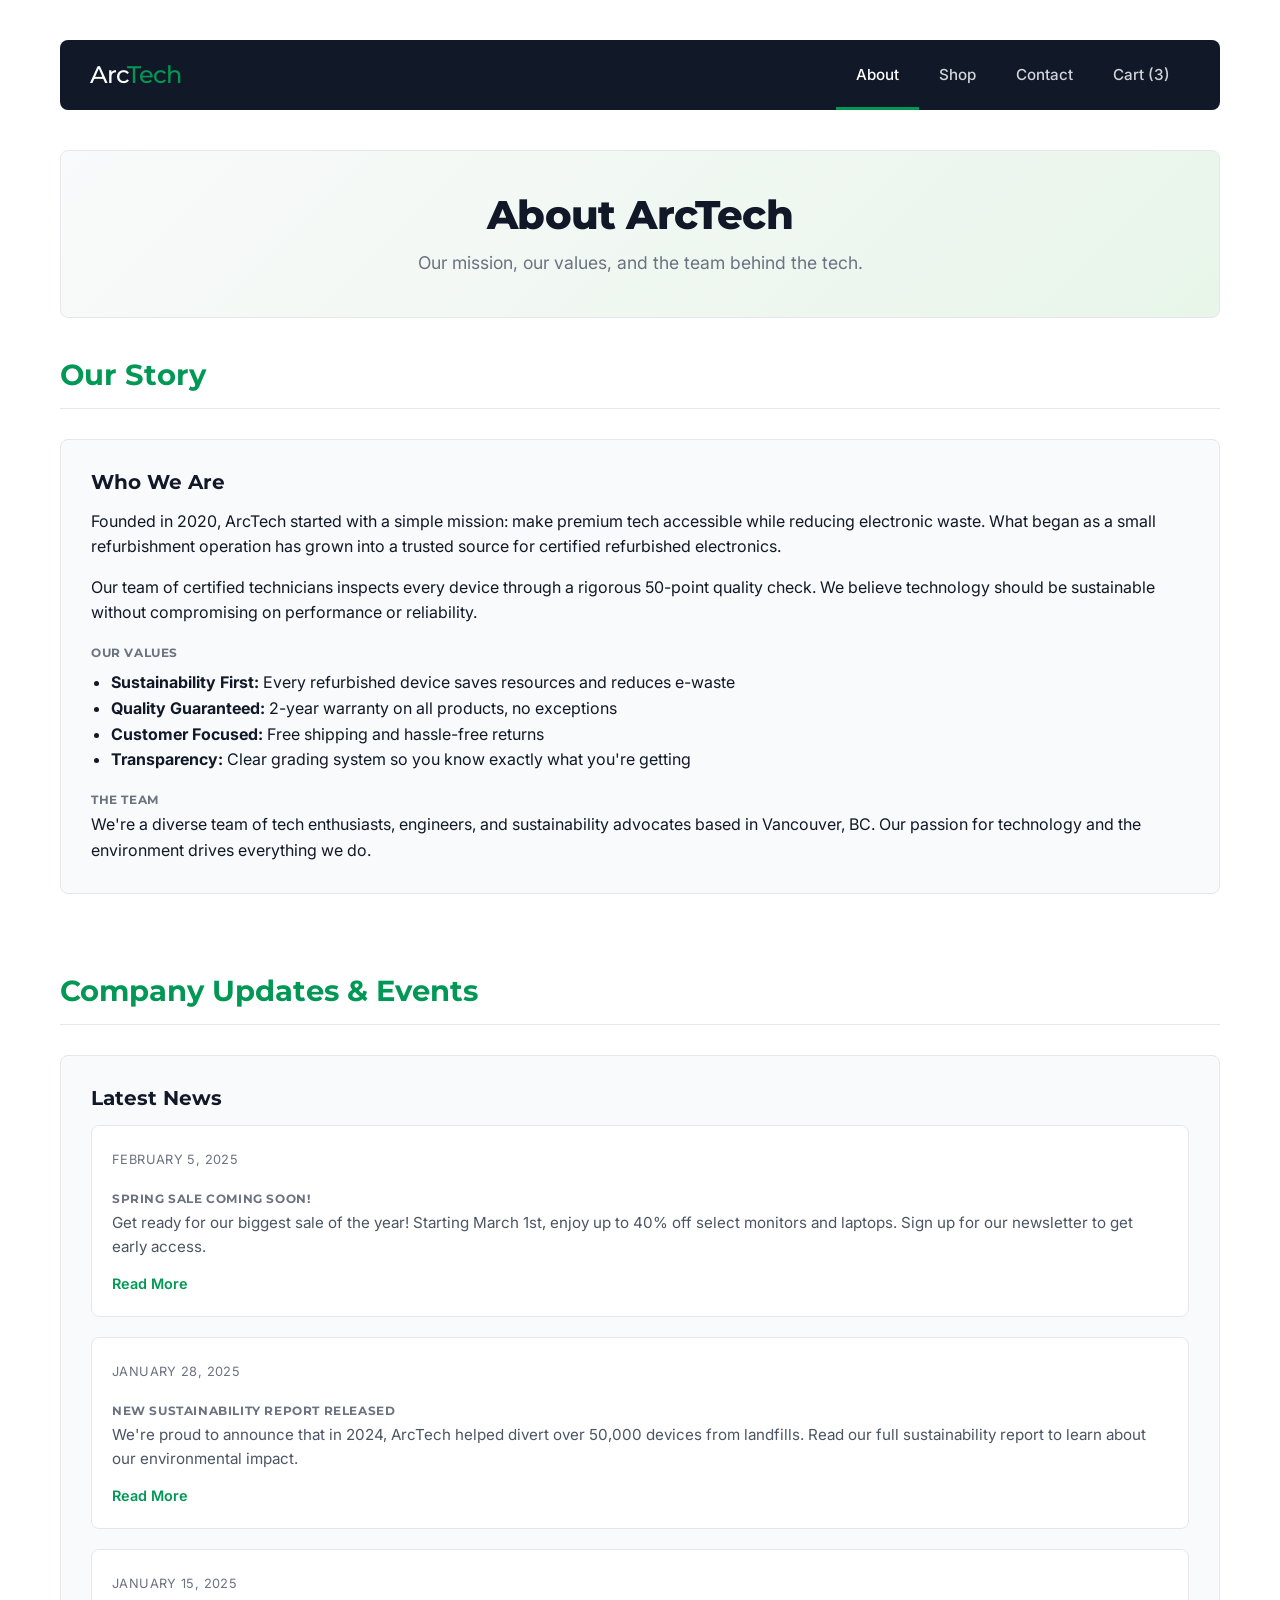
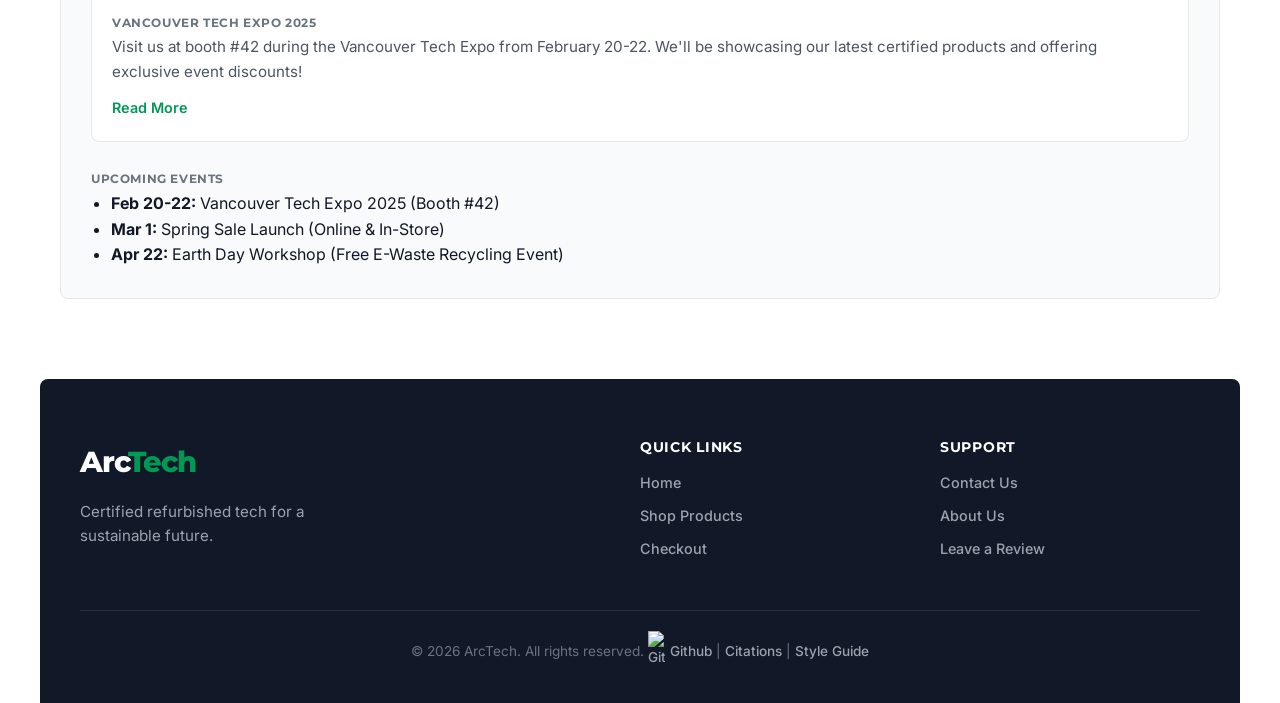
==== commit 4f9a0036: "Added GitHub link to footer and update styles Updated the links in the footer" ====
--- a/about.html
+++ b/about.html
@@ -158,7 +158,6 @@
           <a href="index.html">Home</a>
           <a href="products.html">Shop Products</a>
           <a href="checkout.html">Checkout</a>
-          <a href="guide.html">Style Guide</a>
         </div>
         <div class="footer-links">
           <h3>Support</h3>
@@ -169,8 +168,22 @@
       </div>
       <div class="footer-bottom">
         <p>
-          &copy; 2026 ArcTech. All rights reserved. |
-          <a href="guide.html#citations">Citations</a>
+          &copy; 2026 ArcTech. All rights reserved.
+          <a
+            href="https://github.com/ktran199/P02_Group13"
+            target="_blank"
+            rel="noopener"
+            class="github-link bottom"
+          >
+            <img
+              src="https://images.icon-icons.com/3685/PNG/512/github_logo_icon_229278.png"
+              alt="Github"
+              class="github-logo"
+            />
+            Github</a
+          >
+          | <a href="guide.html#citations">Citations</a> |
+          <a href="guide.html">Style Guide</a>
         </p>
       </div>
     </footer>
--- a/css/main.css
+++ b/css/main.css
@@ -178,13 +178,19 @@
 }
 
 .github-link {
-  display: flex;
+  display: inline-flex;
   align-items: center;
   gap: 5px;
+  vertical-align: middle;
 }
 
 .github-logo {
   width: 20px;
+}
+
+.bottom .github-logo {
+  width: 17px;
+  margin-bottom: 4px;
 }
 
 /* Swatch Utilities */
